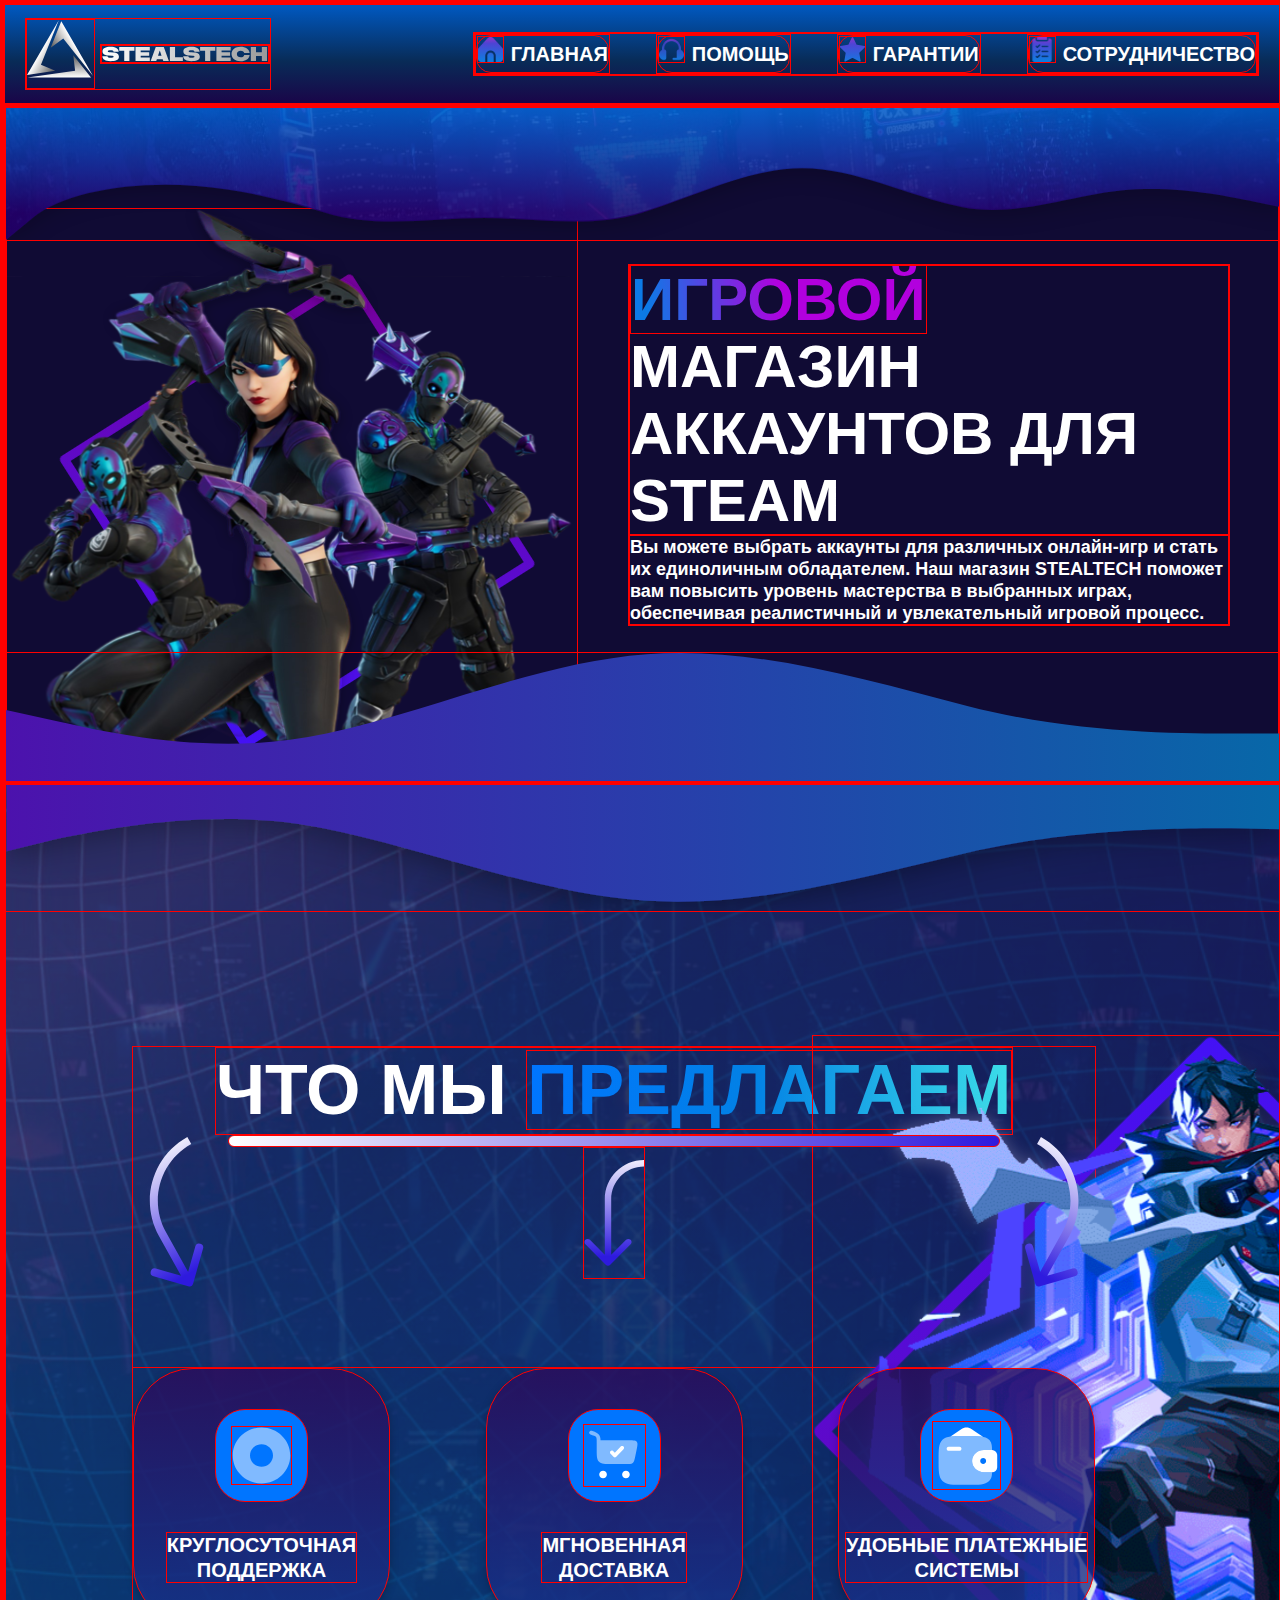
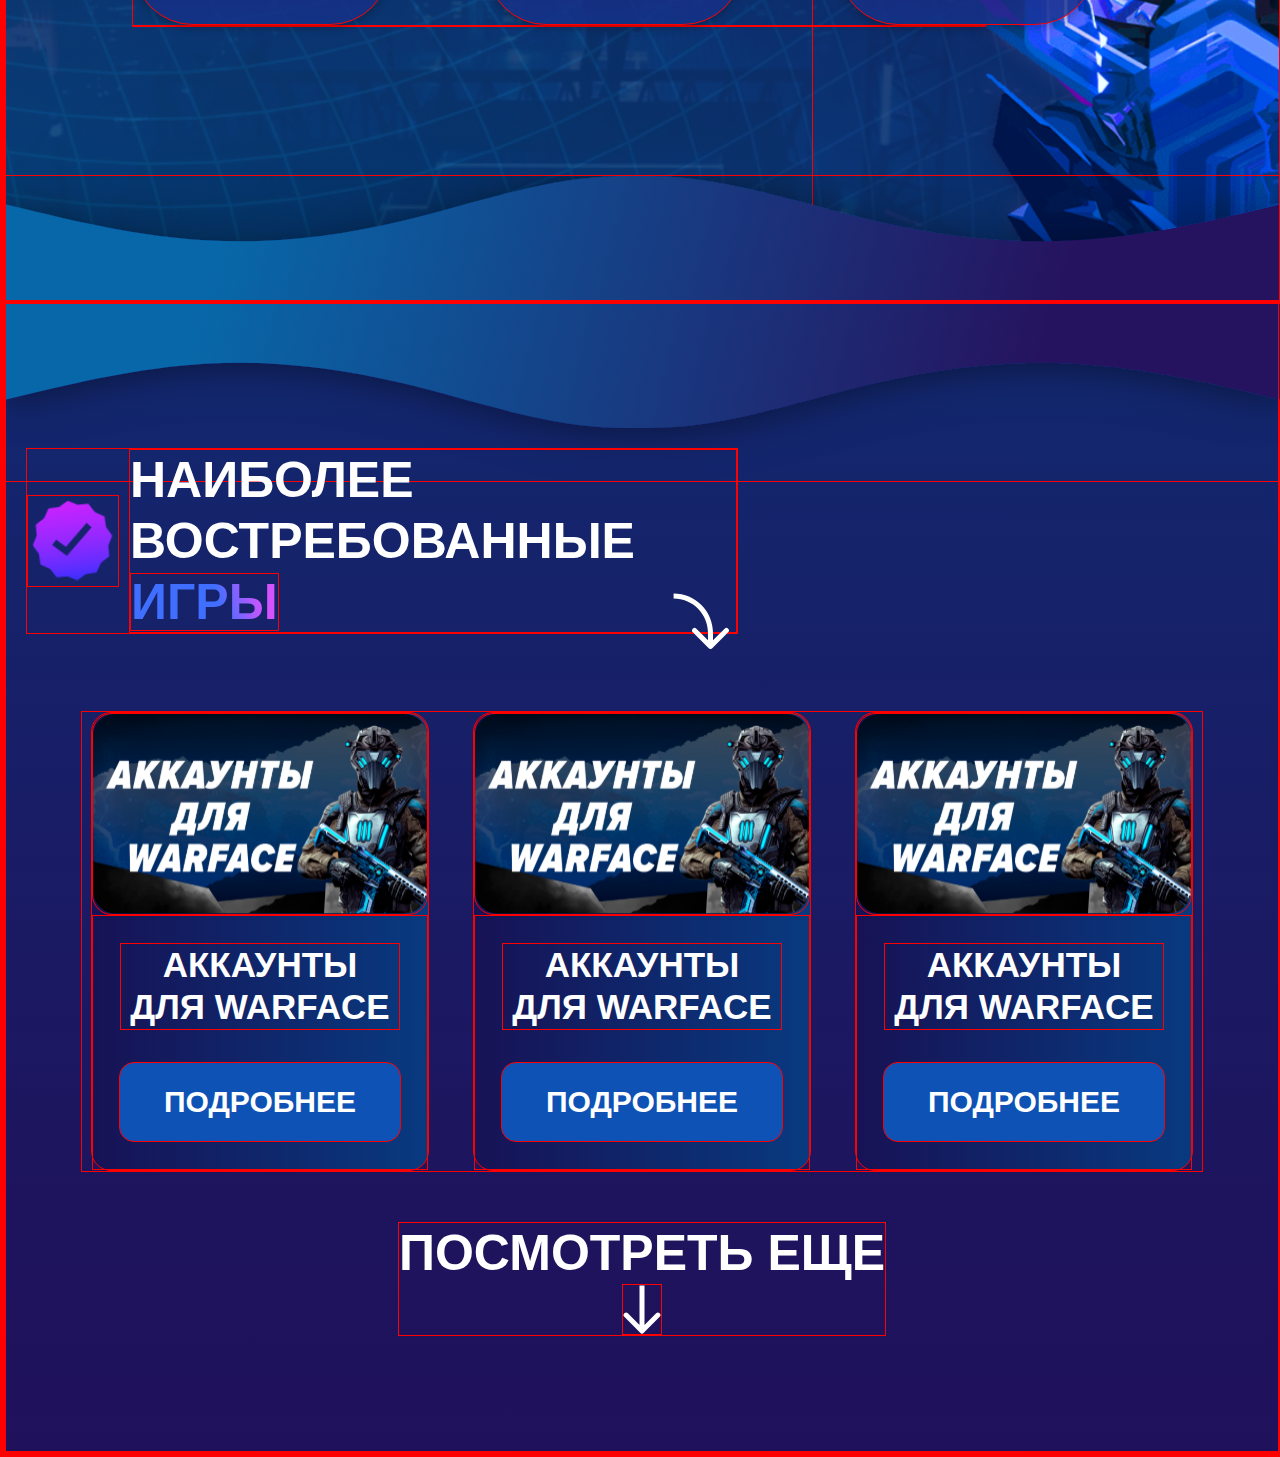
==== index.html @ cf35fb48 "1" ====
<!DOCTYPE html>
<html lang="en">
  <head>
    <meta charset="UTF-8" />
    <meta name="viewport" content="width=device-width, initial-scale=1.0" />
    <link
      rel="stylesheet"
      href="https://cdn.jsdelivr.net/npm/swiper@11/swiper-bundle.min.css"
    />
    <link rel="stylesheet" href="./css/main.css" />
    <title>Главная</title>
  </head>
  <body class="body">
    <div class="page">
      <header class="header">
        <div class="header__wrapper">
          <a class="header__logo" href="index.html">
            <img class="logo-main" src="./icons/logo.svg" alt="logo" />
            <div class="logo-item">
              <img src="./icons/stealstech.svg" alt="logo" />
            </div>
          </a>
          <nav>
            <ul class="header__links">
              <li>
                <a href="index.html">
                  <img src="./icons/link-1.svg" alt="icon" />
                  ГЛАВНАЯ
                </a>
              </li>
              <li>
                <a href="#">
                  <img src="./icons/link-2.svg" alt="icon" />
                  ПОМОЩЬ
                </a>
              </li>
              <li>
                <a href="guarantees.html">
                  <img src="./icons/link-3.svg" alt="icon" />
                  ГАРАНТИИ
                </a>
              </li>
              <li>
                <a href="cooperation.html">
                  <img src="./icons/link-4.svg" alt="icon" />
                  СОТРУДНИЧЕСТВО
                </a>
              </li>
            </ul>
            <ul class="header__social">
              <li>
                <a class="social-link" href="#" target="_blank">
                  <img src="./icons/social-1.svg" alt="icon" />
                </a>
              </li>
              <li>
                <a class="social-link" href="#" target="_blank">
                  <img src="./icons/social-2.svg" alt="icon" />
                </a>
              </li>
              <li>
                <a class="social-link" href="#" target="_blank">
                  <img src="./icons/social-3.svg" alt="icon" />
                </a>
              </li>
              <li>
                <a class="social-link" href="#" target="_blank">
                  <img src="./icons/social-4.svg" alt="icon" />
                </a>
              </li>
            </ul>
          </nav>
          <div class="header__burger">
            <span></span>
          </div>
        </div>
      </header>
      <div class="mobile-menu">
        <div class="mobile-menu__wrapper">
          <ul class="mobile-menu__links">
            <li>
              <a href="#">Сотрудничество</a>
            </li>
            <li>
              <a href="#">Гарантии</a>
            </li>
            <li>
              <a href="#">Помощь</a>
            </li>
          </ul>
          <div class="mobile-menu__sep"></div>
          <ul class="mobile-menu__social">
            <li>
              <a href="#" target="_blank">
                <img src="./icons/social-1.svg" alt="icon" />
              </a>
            </li>
            <li>
              <a href="#" target="_blank">
                <img src="./icons/social-2.svg" alt="icon" />
              </a>
            </li>
            <li>
              <a href="#" target="_blank">
                <img src="./icons/social-3.svg" alt="icon" />
              </a>
            </li>
            <li>
              <a href="#" target="_blank">
                <img src="./icons/social-4.svg" alt="icon" />
              </a>
            </li>
          </ul>
          <div class="mobile-menu__footer"></div>
        </div>
      </div>
      <main>
        <section class="promo">
          <img class="promo__top" src="./images/promo-top.svg" alt="icon" />
          <img
            class="promo__bottom"
            src="./images/promo-bottom.svg"
            alt="icon"
          />
          <div class="promo__wrapper">
            <img
              class="promo__main"
              src="./images/promo-main.svg"
              alt="image"
            />
            <div class="promo__text">
              <h1><span>ИГРОВОЙ</span> МАГАЗИН АККАУНТОВ ДЛЯ STEAM</h1>
              <p>
                Вы можете выбрать аккаунты для различных онлайн-игр и стать их
                единоличным обладателем. Наш магазин STEALTECH поможет вам
                повысить уровень мастерства в выбранных играх, обеспечивая
                реалистичный и увлекательный игровой процесс.
              </p>
            </div>
          </div>
        </section>
        <section class="offers">
          <img class="offers__top" src="./images/offers-top.svg" alt="icon" />
          <img
            class="offers__bottom"
            src="./images/offers-bottom.svg"
            alt="icon"
          />
          <div class="offers__wrapper">
            <img
              class="offers__main"
              src="./images/offers-main.svg"
              alt="image"
            />
            <div class="offers__inner">
              <h2>ЧТО МЫ <span>ПРЕДЛАГАЕМ</span></h2>
              <div class="offers__line"></div>
              <img
                class="offers__arrow"
                src="./icons/offers-c-arrow.svg"
                alt="icon"
              />
              <div class="offers__items">
                <div class="offers__item">
                  <span>
                    <img src="./icons/offers__item-1.svg" alt="icon" />
                  </span>
                  <p>
                    круглосуточная<br />
                    поддержка
                  </p>
                </div>
                <div class="offers__item">
                  <span>
                    <img src="./icons/offers__item-2.svg" alt="icon" />
                  </span>
                  <p>
                    Мгновенная<br />
                    доставка
                  </p>
                </div>
                <div class="offers__item">
                  <span>
                    <img src="./icons/offers__item-3.svg" alt="icon" />
                  </span>
                  <p>
                    удобные платежные<br />
                    системы
                  </p>
                </div>
              </div>
            </div>
          </div>
        </section>
        <section class="in-demand">
          <img
            class="in-demand__top"
            src="./images/in-demand-top.svg"
            alt="icon"
          />
          <div class="in-demand__wrapper">
            <div class="in-demand__title">
              <img
                class="in-demand__title-check"
                src="./icons/in-title.svg"
                alt="icon"
              />
              <h2>
                Наиболее<br />
                востребованные <span>игры</span>
              </h2>
            </div>
            <div class="in-demand__grid-pre">
              <div class="pre__item">
                <img
                  class="pre__image"
                  src="./images/in-demand-item.svg"
                  alt="image"
                />
                <div class="in-demand__text">
                  <h3>Аккаунты для warface</h3>
                  <a
                    class="in-demand__button pre__button"
                    href="account-warface.html"
                    >подробнее</a
                  >
                </div>
              </div>
              <div class="pre__item">
                <img
                  class="pre__image"
                  src="./images/in-demand-item.svg"
                  alt="image"
                />
                <div class="in-demand__text">
                  <h3>Аккаунты для warface</h3>
                  <a
                    class="in-demand__button pre__button"
                    href="account-warface.html"
                    >подробнее</a
                  >
                </div>
              </div>
              <div class="pre__item">
                <img
                  class="pre__image"
                  src="./images/in-demand-item.svg"
                  alt="image"
                />
                <div class="in-demand__text">
                  <h3>Аккаунты для warface</h3>
                  <a
                    class="in-demand__button pre__button"
                    href="account-warface.html"
                    >подробнее</a
                  >
                </div>
              </div>
            </div>
            <div class="in-demand__more">
              посмотреть еще
              <img src="./icons/more-arrow.svg" alt="icon" />
            </div>

            <div class="swiper in-demand__swiper">
              <div class="swiper-wrapper">
                <div class="swiper-slide">
                  <div class="in-demand__galery">
                    <div class="in-demand__item">
                      <img
                        class="in-demand__image"
                        src="./images/in-demand-item.svg"
                        alt="image"
                      />
                      <div class="in-demand__text">
                        <h3>Аккаунты для warface</h3>
                        <a class="in-demand__button" href="account-warface.html"
                          >подробнее</a
                        >
                      </div>
                    </div>
                    <div class="in-demand__item">
                      <img
                        class="in-demand__image"
                        src="./images/in-demand-item.svg"
                        alt="image"
                      />
                      <div class="in-demand__text">
                        <h3>Аккаунты для cs go</h3>
                        <a class="in-demand__button" href="account-cs.html"
                          >подробнее</a
                        >
                      </div>
                    </div>
                    <div class="in-demand__item">
                      <img
                        class="in-demand__image"
                        src="./images/in-demand-item.svg"
                        alt="image"
                      />
                      <div class="in-demand__text">
                        <h3>Аккаунты для pubg</h3>
                        <a class="in-demand__button" href="account-pubg.html"
                          >подробнее</a
                        >
                      </div>
                    </div>
                    <div class="in-demand__item">
                      <img
                        class="in-demand__image"
                        src="./images/in-demand-item.svg"
                        alt="image"
                      />
                      <div class="in-demand__text">
                        <h3>Аккаунты для warface</h3>
                        <a class="in-demand__button" href="#">подробнее</a>
                      </div>
                    </div>
                    <div class="in-demand__item">
                      <img
                        class="in-demand__image"
                        src="./images/in-demand-item.svg"
                        alt="image"
                      />
                      <div class="in-demand__text">
                        <h3>Аккаунты для warface</h3>
                        <a class="in-demand__button" href="#">подробнее</a>
                      </div>
                    </div>
                    <div class="in-demand__item">
                      <img
                        class="in-demand__image"
                        src="./images/in-demand-item.svg"
                        alt="image"
                      />
                      <div class="in-demand__text">
                        <h3>Аккаунты для warface</h3>
                        <a class="in-demand__button" href="#">подробнее</a>
                      </div>
                    </div>
                    <div class="in-demand__item">
                      <img
                        class="in-demand__image"
                        src="./images/in-demand-item.svg"
                        alt="image"
                      />
                      <div class="in-demand__text">
                        <h3>Аккаунты для warface</h3>
                        <a class="in-demand__button" href="#">подробнее</a>
                      </div>
                    </div>
                    <div class="in-demand__item">
                      <img
                        class="in-demand__image"
                        src="./images/in-demand-item.svg"
                        alt="image"
                      />
                      <div class="in-demand__text">
                        <h3>Аккаунты для warface</h3>
                        <a class="in-demand__button" href="#">подробнее</a>
                      </div>
                    </div>
                    <div class="in-demand__item">
                      <img
                        class="in-demand__image"
                        src="./images/in-demand-item.svg"
                        alt="image"
                      />
                      <div class="in-demand__text">
                        <h3>Аккаунты для warface</h3>
                        <a class="in-demand__button" href="#">подробнее</a>
                      </div>
                    </div>
                  </div>
                </div>

                <div class="swiper-slide">
                  <div class="in-demand__galery">
                    <div class="in-demand__item">
                      <img
                        class="in-demand__image"
                        src="./images/in-demand-item.svg"
                        alt="image"
                      />
                      <div class="in-demand__text">
                        <h3>Аккаунты для warface</h3>
                        <a class="in-demand__button" href="#">подробнее</a>
                      </div>
                    </div>
                    <div class="in-demand__item">
                      <img
                        class="in-demand__image"
                        src="./images/in-demand-item.svg"
                        alt="image"
                      />
                      <div class="in-demand__text">
                        <h3>Аккаунты для warface</h3>
                        <a class="in-demand__button" href="#">подробнее</a>
                      </div>
                    </div>
                    <div class="in-demand__item">
                      <img
                        class="in-demand__image"
                        src="./images/in-demand-item.svg"
                        alt="image"
                      />
                      <div class="in-demand__text">
                        <h3>Аккаунты для warface</h3>
                        <a class="in-demand__button" href="#">подробнее</a>
                      </div>
                    </div>
                    <div class="in-demand__item">
                      <img
                        class="in-demand__image"
                        src="./images/in-demand-item.svg"
                        alt="image"
                      />
                      <div class="in-demand__text">
                        <h3>Аккаунты для warface</h3>
                        <a class="in-demand__button" href="#">подробнее</a>
                      </div>
                    </div>
                    <div class="in-demand__item">
                      <img
                        class="in-demand__image"
                        src="./images/in-demand-item.svg"
                        alt="image"
                      />
                      <div class="in-demand__text">
                        <h3>Аккаунты для warface</h3>
                        <a class="in-demand__button" href="#">подробнее</a>
                      </div>
                    </div>
                    <div class="in-demand__item">
                      <img
                        class="in-demand__image"
                        src="./images/in-demand-item.svg"
                        alt="image"
                      />
                      <div class="in-demand__text">
                        <h3>Аккаунты для warface</h3>
                        <a class="in-demand__button" href="#">подробнее</a>
                      </div>
                    </div>
                    <div class="in-demand__item">
                      <img
                        class="in-demand__image"
                        src="./images/in-demand-item.svg"
                        alt="image"
                      />
                      <div class="in-demand__text">
                        <h3>Аккаунты для warface</h3>
                        <a class="in-demand__button" href="#">подробнее</a>
                      </div>
                    </div>
                    <div class="in-demand__item">
                      <img
                        class="in-demand__image"
                        src="./images/in-demand-item.svg"
                        alt="image"
                      />
                      <div class="in-demand__text">
                        <h3>Аккаунты для warface</h3>
                        <a class="in-demand__button" href="#">подробнее</a>
                      </div>
                    </div>
                    <div class="in-demand__item">
                      <img
                        class="in-demand__image"
                        src="./images/in-demand-item.svg"
                        alt="image"
                      />
                      <div class="in-demand__text">
                        <h3>Аккаунты для warface</h3>
                        <a class="in-demand__button" href="#">подробнее</a>
                      </div>
                    </div>
                  </div>
                </div>

                <div class="swiper-slide">
                  <div class="in-demand__galery">
                    <div class="in-demand__item">
                      <img
                        class="in-demand__image"
                        src="./images/in-demand-item.svg"
                        alt="image"
                      />
                      <div class="in-demand__text">
                        <h3>Аккаунты для warface</h3>
                        <a class="in-demand__button" href="#">подробнее</a>
                      </div>
                    </div>
                    <div class="in-demand__item">
                      <img
                        class="in-demand__image"
                        src="./images/in-demand-item.svg"
                        alt="image"
                      />
                      <div class="in-demand__text">
                        <h3>Аккаунты для warface</h3>
                        <a class="in-demand__button" href="#">подробнее</a>
                      </div>
                    </div>
                    <div class="in-demand__item">
                      <img
                        class="in-demand__image"
                        src="./images/in-demand-item.svg"
                        alt="image"
                      />
                      <div class="in-demand__text">
                        <h3>Аккаунты для warface</h3>
                        <a class="in-demand__button" href="#">подробнее</a>
                      </div>
                    </div>
                    <div class="in-demand__item">
                      <img
                        class="in-demand__image"
                        src="./images/in-demand-item.svg"
                        alt="image"
                      />
                      <div class="in-demand__text">
                        <h3>Аккаунты для warface</h3>
                        <a class="in-demand__button" href="#">подробнее</a>
                      </div>
                    </div>
                    <div class="in-demand__item">
                      <img
                        class="in-demand__image"
                        src="./images/in-demand-item.svg"
                        alt="image"
                      />
                      <div class="in-demand__text">
                        <h3>Аккаунты для warface</h3>
                        <a class="in-demand__button" href="#">подробнее</a>
                      </div>
                    </div>
                    <div class="in-demand__item">
                      <img
                        class="in-demand__image"
                        src="./images/in-demand-item.svg"
                        alt="image"
                      />
                      <div class="in-demand__text">
                        <h3>Аккаунты для warface</h3>
                        <a class="in-demand__button" href="#">подробнее</a>
                      </div>
                    </div>
                    <div class="in-demand__item">
                      <img
                        class="in-demand__image"
                        src="./images/in-demand-item.svg"
                        alt="image"
                      />
                      <div class="in-demand__text">
                        <h3>Аккаунты для warface</h3>
                        <a class="in-demand__button" href="#">подробнее</a>
                      </div>
                    </div>
                    <div class="in-demand__item">
                      <img
                        class="in-demand__image"
                        src="./images/in-demand-item.svg"
                        alt="image"
                      />
                      <div class="in-demand__text">
                        <h3>Аккаунты для warface</h3>
                        <a class="in-demand__button" href="#">подробнее</a>
                      </div>
                    </div>
                    <div class="in-demand__item">
                      <img
                        class="in-demand__image"
                        src="./images/in-demand-item.svg"
                        alt="image"
                      />
                      <div class="in-demand__text">
                        <h3>Аккаунты для warface</h3>
                        <a class="in-demand__button" href="#">подробнее</a>
                      </div>
                    </div>
                  </div>
                </div>
              </div>
              <div class="swiper-button-prev"></div>
              <div class="swiper-button-next"></div>
            </div>
            <div class="in-demand__back">назад</div>
            <!-- <div class="in-demand__purchase">
              <div class="in-demand__purchase-text">
                <div class="in-demand__purchase-title">
                  <img src="./icons/purchase-icon.svg" alt="icon" />
                  <h2>Покупка <span>Steam</span> аккаунтов</h2>
                </div>
                <h3>
                  Для приобретения<br />
                  учетной записи игры
                </h3>
                <div class="in-demand__purchase-items">
                  <div class="in-demand__purchase-item">
                    <span>1</span>
                    <p>
                      ВЫБИРАЯ АККАУНТ НА&nbsp;ЛЮБУЮ ИГРУ В&nbsp;НАШЕМ МАГАЗИНЕ,
                      вы&nbsp;получаете гарантию качества и<br />
                      безопасность сделок.
                    </p>
                  </div>

                  <div class="in-demand__purchase-item">
                    <span>2</span>
                    <p>
                      необходимо выбрать желаемый тип и&nbsp;произвести оплату
                      посредством доступных способов.
                    </p>
                  </div>

                  <div class="in-demand__purchase-item">
                    <span>3</span>
                    <p>
                      После подтверждения оплаты данные для доступа
                      к&nbsp;учетной записи будут направлены на&nbsp;указанный
                      вами адрес электронной почты.
                    </p>
                  </div>
                </div>
              </div>
              <div class="in-demand__purchase-video">
                <div class="video-wrapper">
                  <div class="video-inner">
                    <video controls>
                      <source src="flower.webm" type="video/webm" />
                      <source
                        src="./video/Bakhtin - Растаман..mp4"
                        type="video/mp4"
                      />
                      Ваш браузер не поддерживает встроенные видео :(
                    </video>
                  </div>
                  <div class="video-title">КАК КУПИТЬ АККАУНТ?</div>
                </div>
              </div>
            </div> -->
          </div>

          <!-- <div class="footer">
            <div class="footer__wrapper">
              <div class="footer__inner">
                <img
                  class="footer__logo"
                  src="./images/footer-logo.svg"
                  alt="icon"
                />
                <ul class="footer__links">
                  <li>
                    <h4>Дополнительно</h4>
                  </li>
                  <li>
                    <a href="#" target="_blank">
                      <img src="./icons/footer-links-1.svg" alt="icon" />
                      Наша организация
                    </a>
                  </li>
                  <li>
                    <a href="#" target="_blank">
                      <img src="./icons/footer-links-2.svg" alt="icon" />
                      Мы ВКонтакте
                    </a>
                  </li>
                  <li>
                    <a href="#" target="_blank">
                      <img src="./icons/footer-links-3.svg" alt="icon" />
                      Новости проекта
                    </a>
                  </li>
                  <li>
                    <a href="#" target="_blank">
                      <img src="./icons/footer-links-4.svg" alt="icon" />
                      Канал в Telegram
                    </a>
                  </li>
                  <li>
                    <a href="#" target="_blank">
                      <img src="./icons/footer-links-5.svg" alt="icon" />
                      Получить помощь
                    </a>
                  </li>
                </ul>
                <div class="footer__items">
                  <ul class="footer__links">
                    <li>
                      <h4>Информация</h4>
                    </li>
                    <li class="footer__links-items">
                      <a href="#" target="_blank">Разработчики</a>
                      <a href="#" target="_blank">Реферальная программа</a>
                      <a href="#" target="_blank">Ответы на вопросы</a>
                      <a href="#" target="_blank">События</a>
                      <a href="#" target="_blank">Блог</a>
                      <a href="#" target="_blank"
                        >Пользовательское соглашение</a
                      >
                      <a href="#" target="_blank"
                        >Политика конфиденциальности</a
                      >
                    </li>
                  </ul>
                  <div class="footer__items-bottom">
                    <ul class="footer__links">
                      <li>
                        <h4>Контакты</h4>
                      </li>
                      <li class="footer__links-items connect-items">
                        <a href="mailto:electromail@mail.ru"
                          >electromail@mail.ru /</a
                        >
                        <a href="tel:88005553535">8 (800) 555-35-35</a>
                      </li>
                    </ul>
                    <ul class="footer__links">
                      <li>
                        <h4>принимаем способы оплаты</h4>
                      </li>
                      <li class="footer__links-items babk-links">
                        <a href="#" target="_blank"
                          ><img src="./icons/footer-bank-1.svg" alt="icon"
                        /></a>
                        <a href="#" target="_blank"
                          ><img src="./icons/footer-bank-2.svg" alt="icon"
                        /></a>
                        <a href="#" target="_blank"
                          ><img src="./icons/footer-bank-3.svg" alt="icon"
                        /></a>
                        <a href="#" target="_blank"
                          ><img src="./icons/footer-bank-4.svg" alt="icon"
                        /></a>
                        <a href="#" target="_blank"
                          ><img src="./icons/footer-bank-5.svg" alt="icon"
                        /></a>
                        <a href="#" target="_blank"
                          ><img src="./icons/footer-bank-6.svg" alt="icon"
                        /></a>
                        <a href="#" target="_blank"
                          ><img src="./icons/footer-bank-7.svg" alt="icon"
                        /></a>
                        <a href="#" target="_blank"
                          ><img src="./icons/footer-bank-8.svg" alt="icon"
                        /></a>
                      </li>
                    </ul>
                  </div>
                </div>
              </div>
              <div class="footer__copyright">
                © 2024 STEALTECH.RU - Запрещено копировать и распространять
                данный материал.
              </div>
            </div>
          </div> -->
        </section>
      </main>
    </div>
    <script src="https://cdn.jsdelivr.net/npm/swiper@11/swiper-bundle.min.js"></script>
    <script src="./js/swiper.js"></script>
    <script src="./js/index.js"></script>
  </body>
</html>
---- css/main.css ----
@import url(../css/index.css);
@import url(../css/cooperation.css);
@import url(../css/guarantees.css);
@import url(../css/account.css);
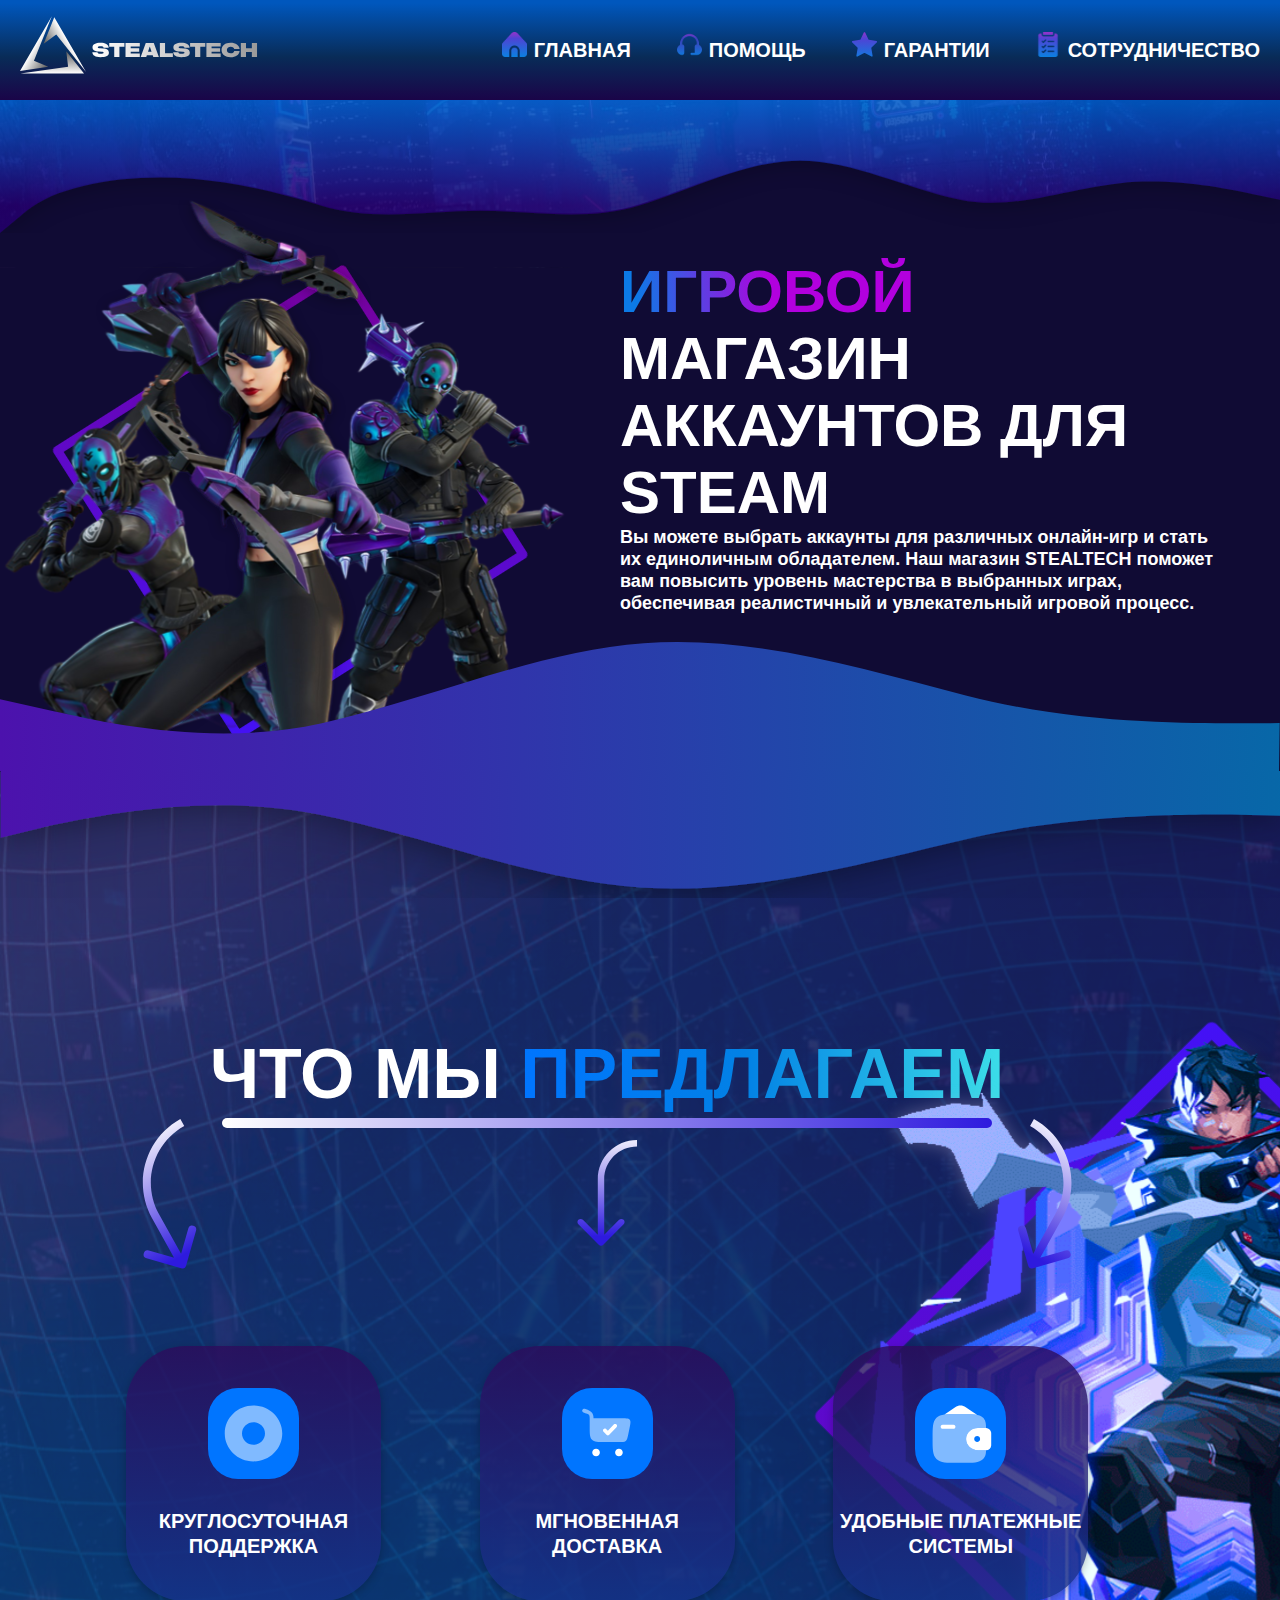
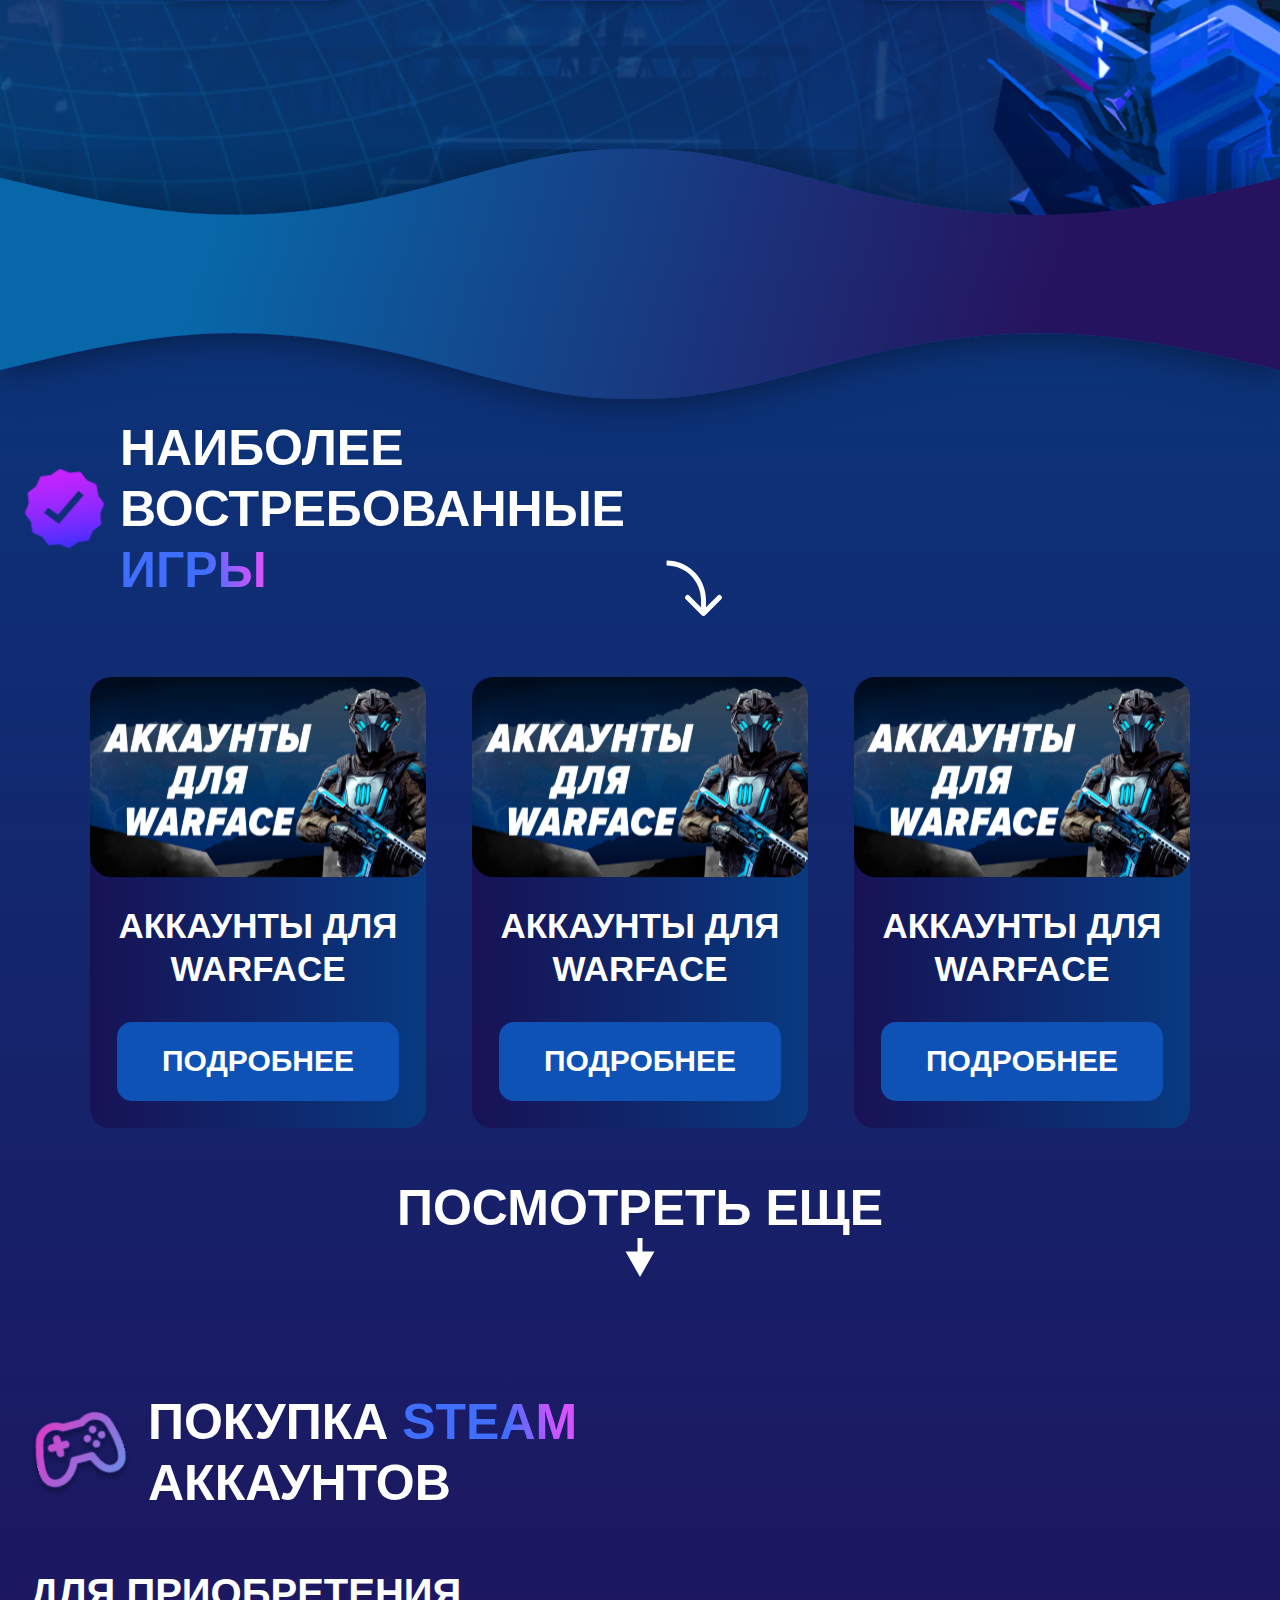
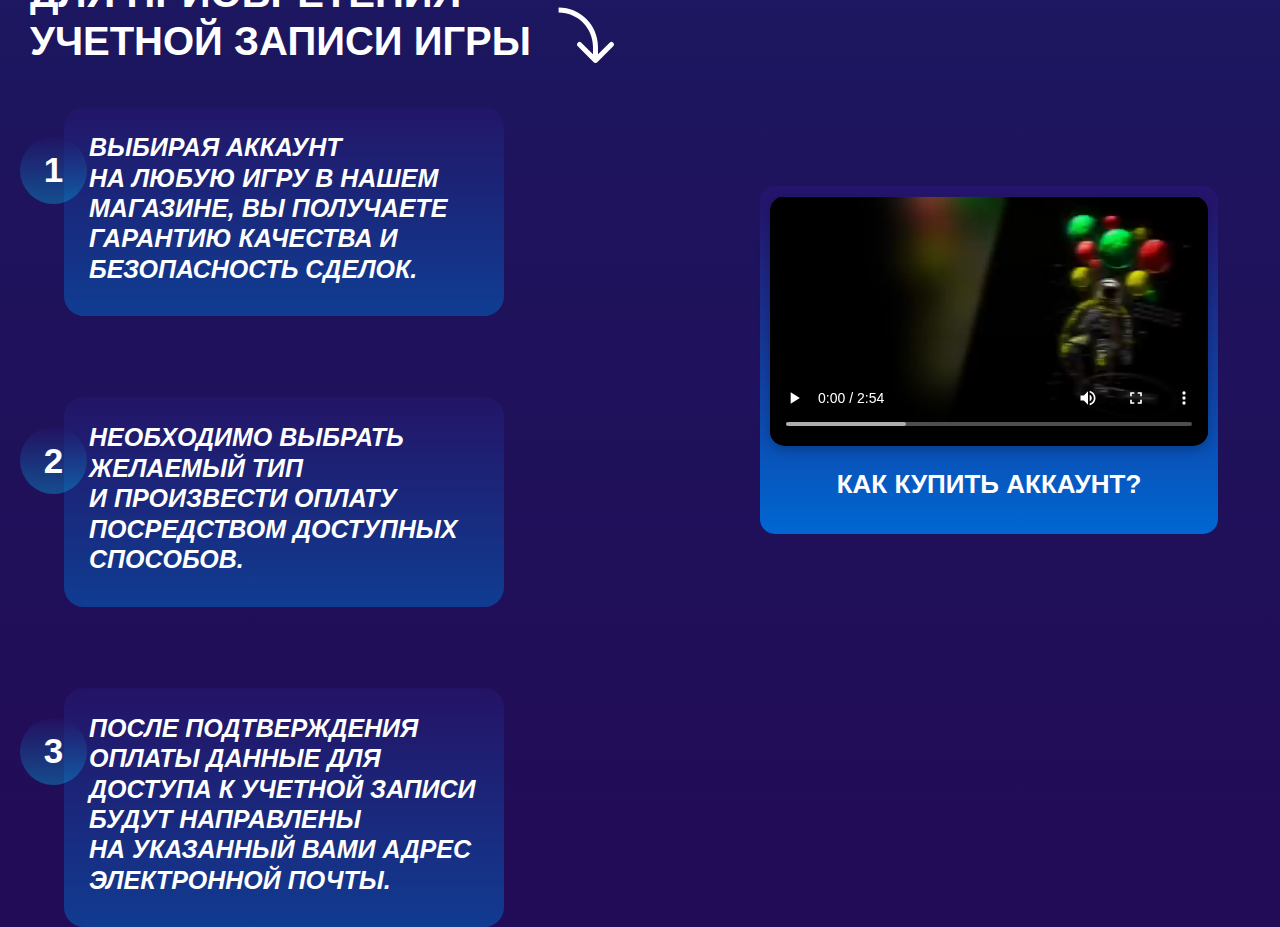
==== commit 71357bb2: "1" ====
--- a/index.html
+++ b/index.html
@@ -586,7 +586,7 @@
               <div class="swiper-button-next"></div>
             </div>
             <div class="in-demand__back">назад</div>
-            <!-- <div class="in-demand__purchase">
+            <div class="in-demand__purchase">
               <div class="in-demand__purchase-text">
                 <div class="in-demand__purchase-title">
                   <img src="./icons/purchase-icon.svg" alt="icon" />
@@ -639,7 +639,7 @@
                   <div class="video-title">КАК КУПИТЬ АККАУНТ?</div>
                 </div>
               </div>
-            </div> -->
+            </div>
           </div>
 
           <!-- <div class="footer">
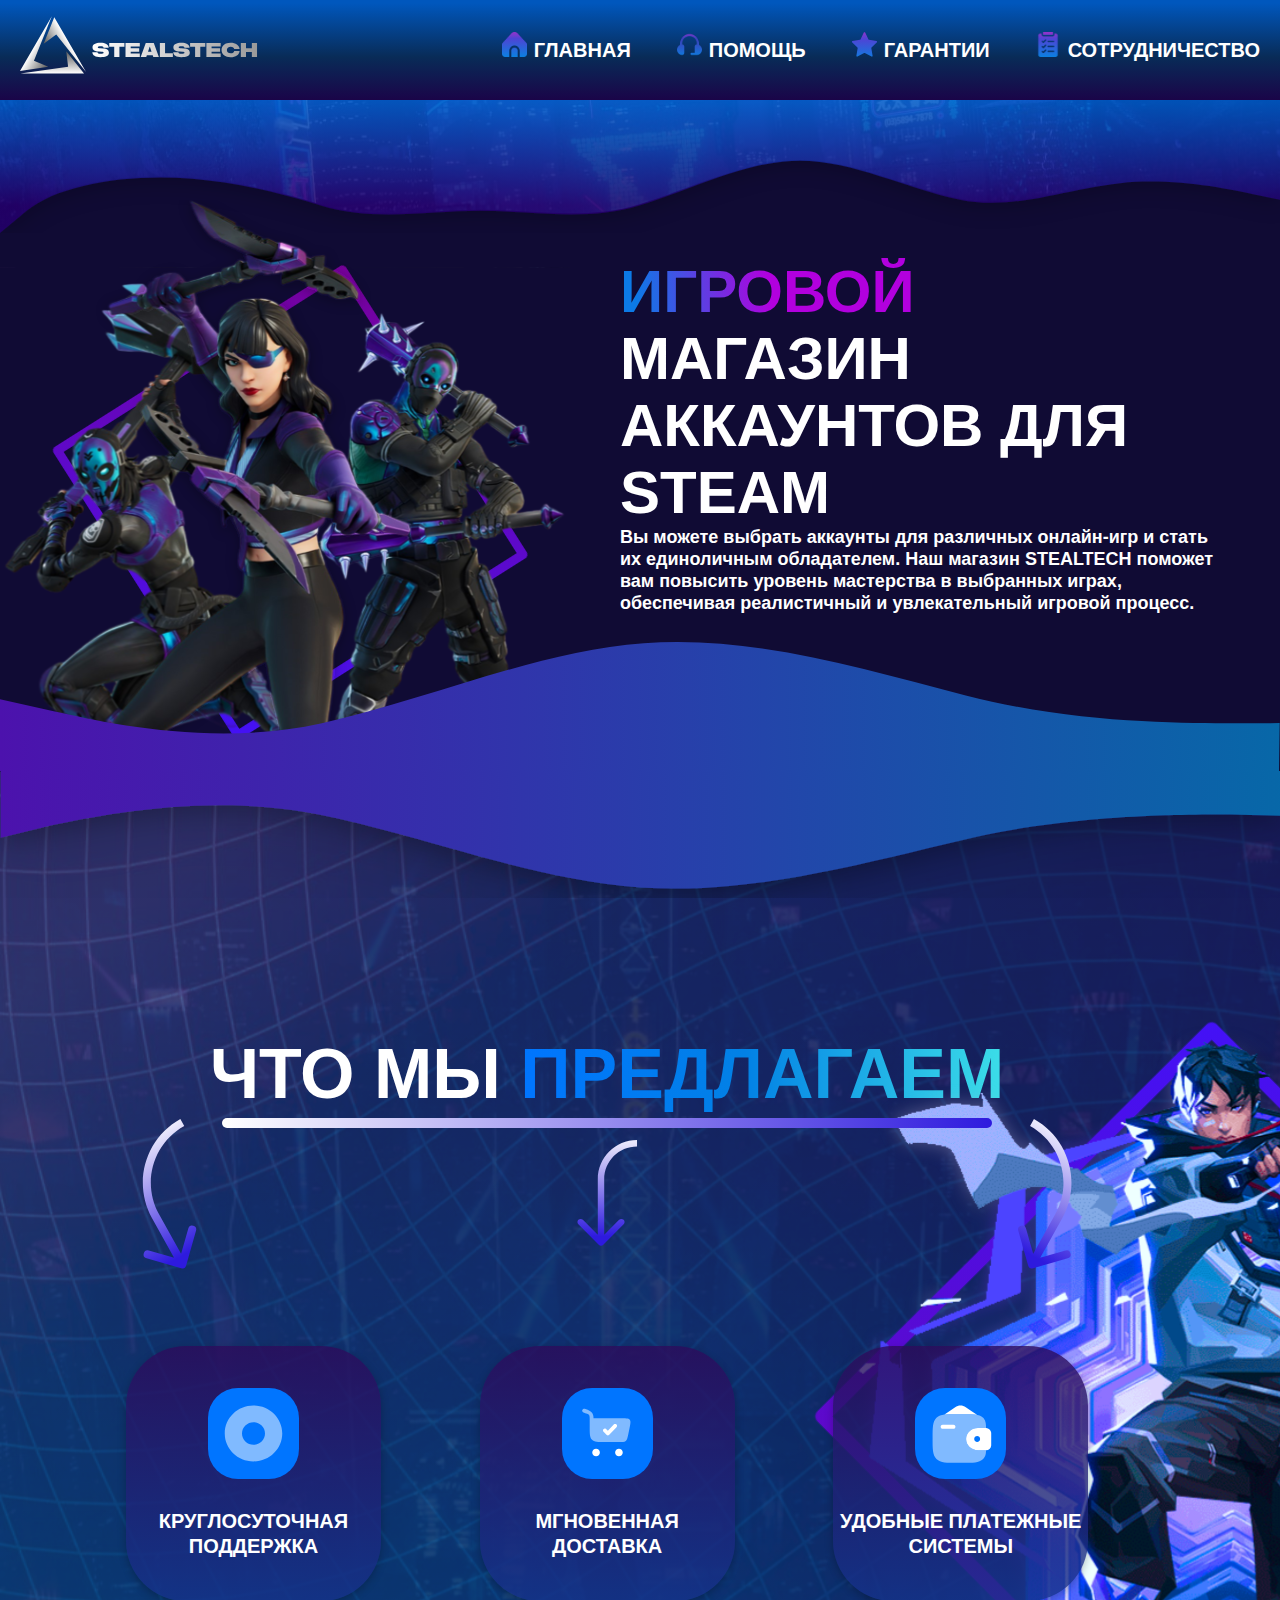
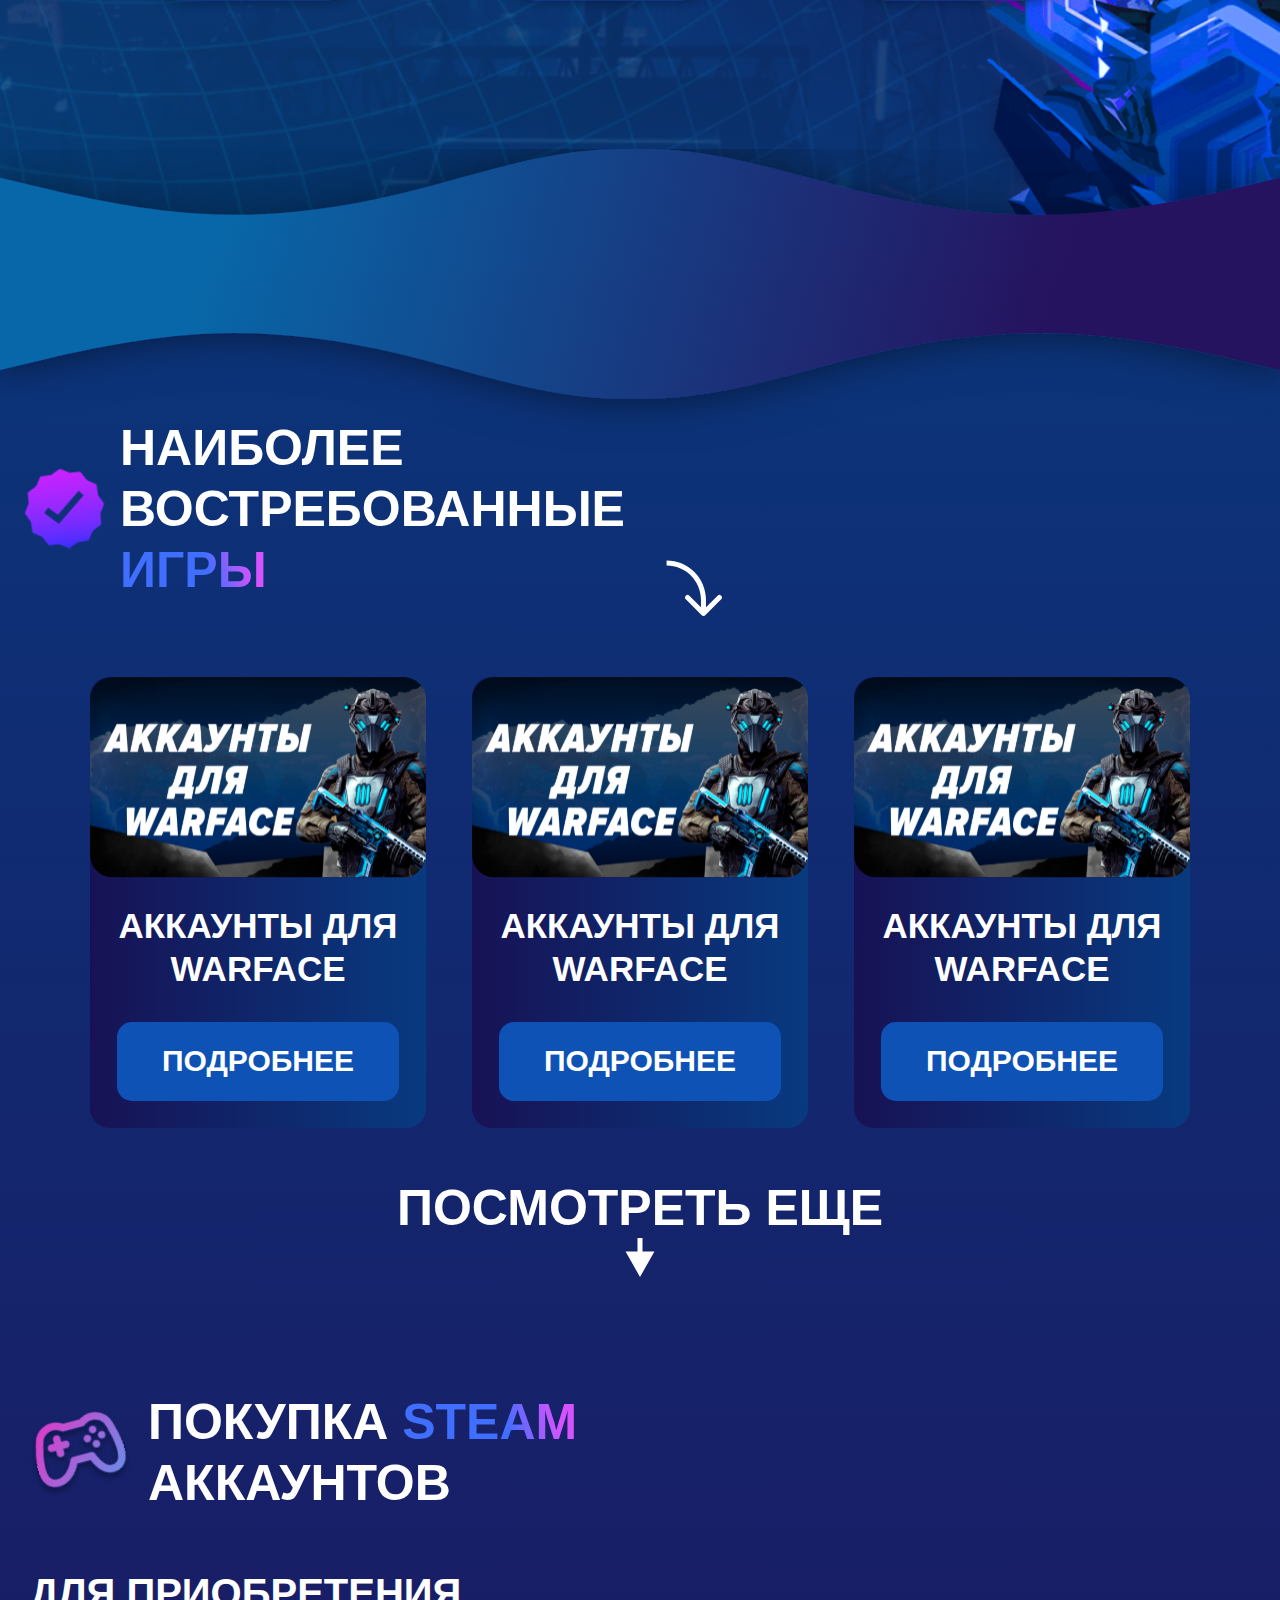
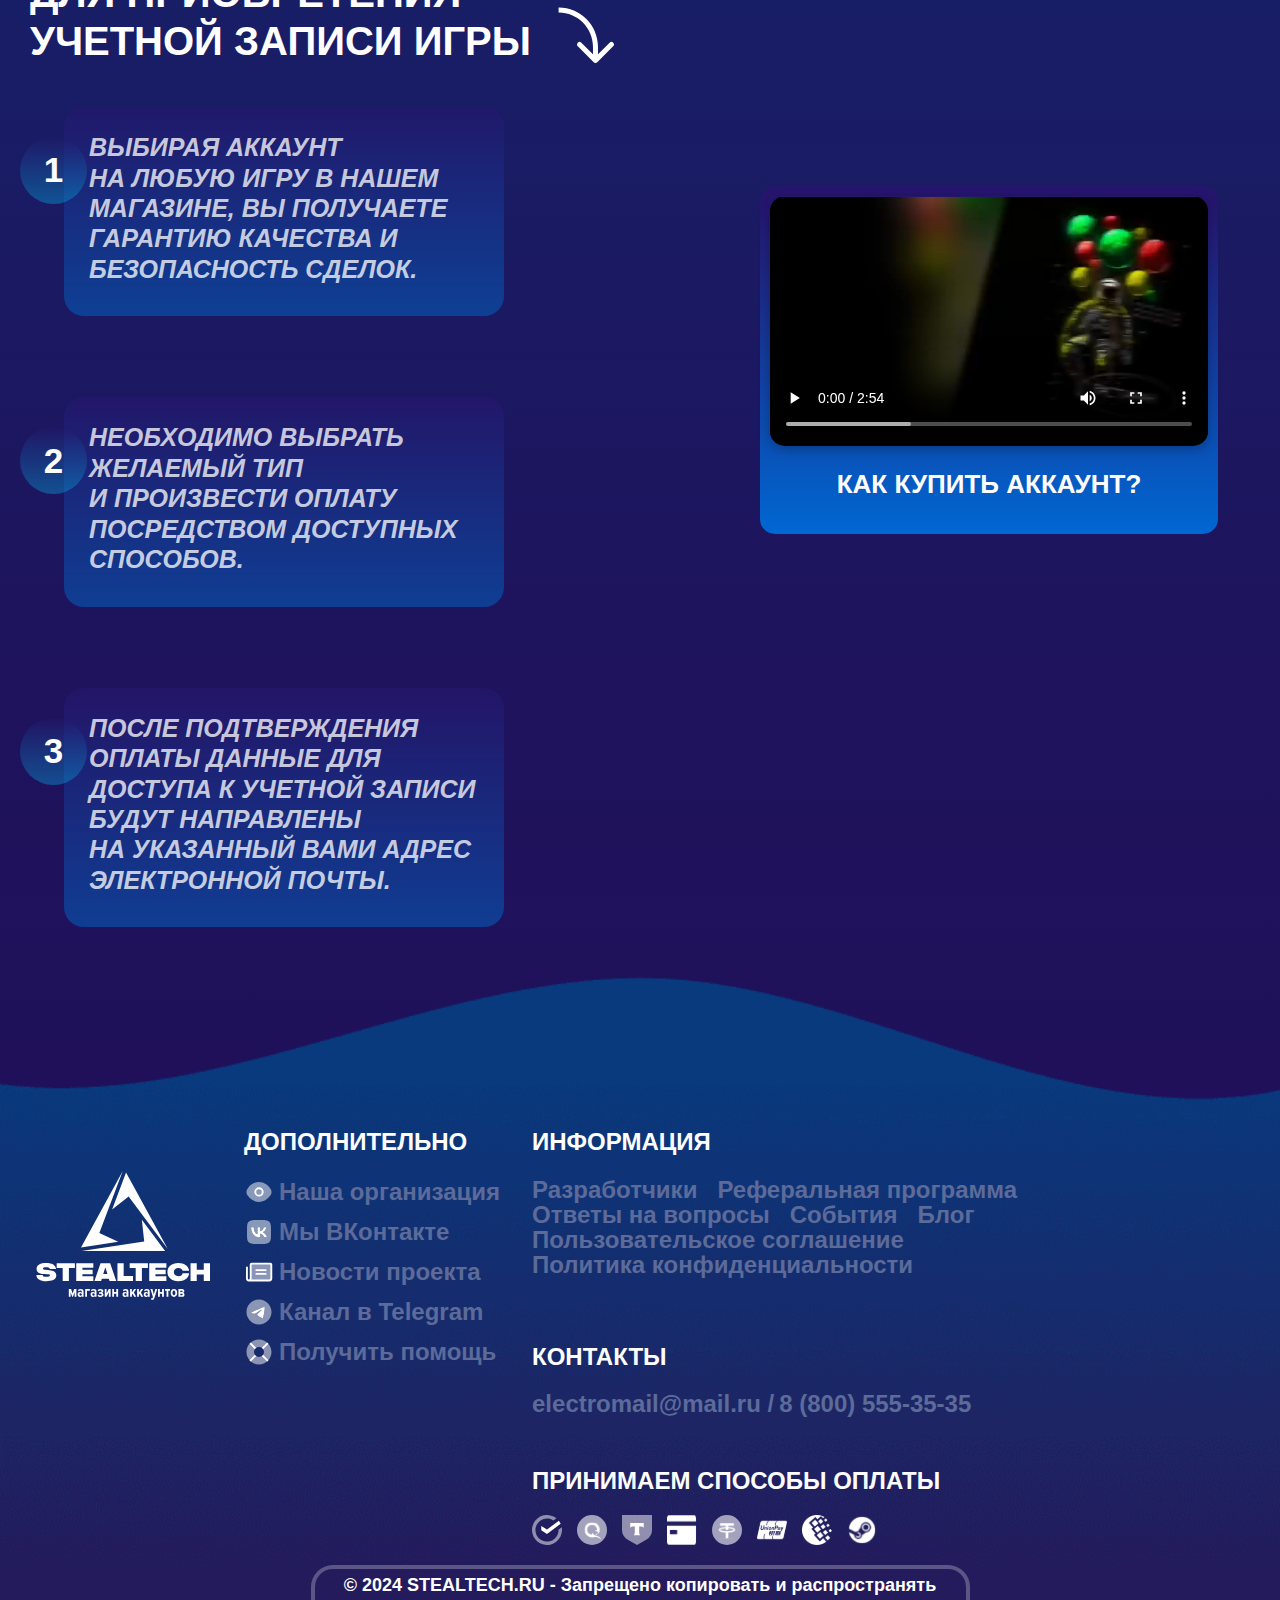
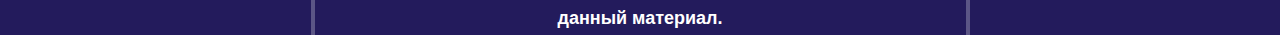
==== commit c0355224: "1" ====
--- a/index.html
+++ b/index.html
@@ -642,7 +642,7 @@
             </div>
           </div>
 
-          <!-- <div class="footer">
+          <div class="footer">
             <div class="footer__wrapper">
               <div class="footer__inner">
                 <img
@@ -650,6 +650,10 @@
                   src="./images/footer-logo.svg"
                   alt="icon"
                 />
+                <div class="footer__logo-mob">
+                  <img src="./images/footer-logo-mob.svg" alt="icon" />
+                  магазин аккаунтов
+                </div>
                 <ul class="footer__links">
                   <li>
                     <h4>Дополнительно</h4>
@@ -755,7 +759,7 @@
                 данный материал.
               </div>
             </div>
-          </div> -->
+          </div>
         </section>
       </main>
     </div>
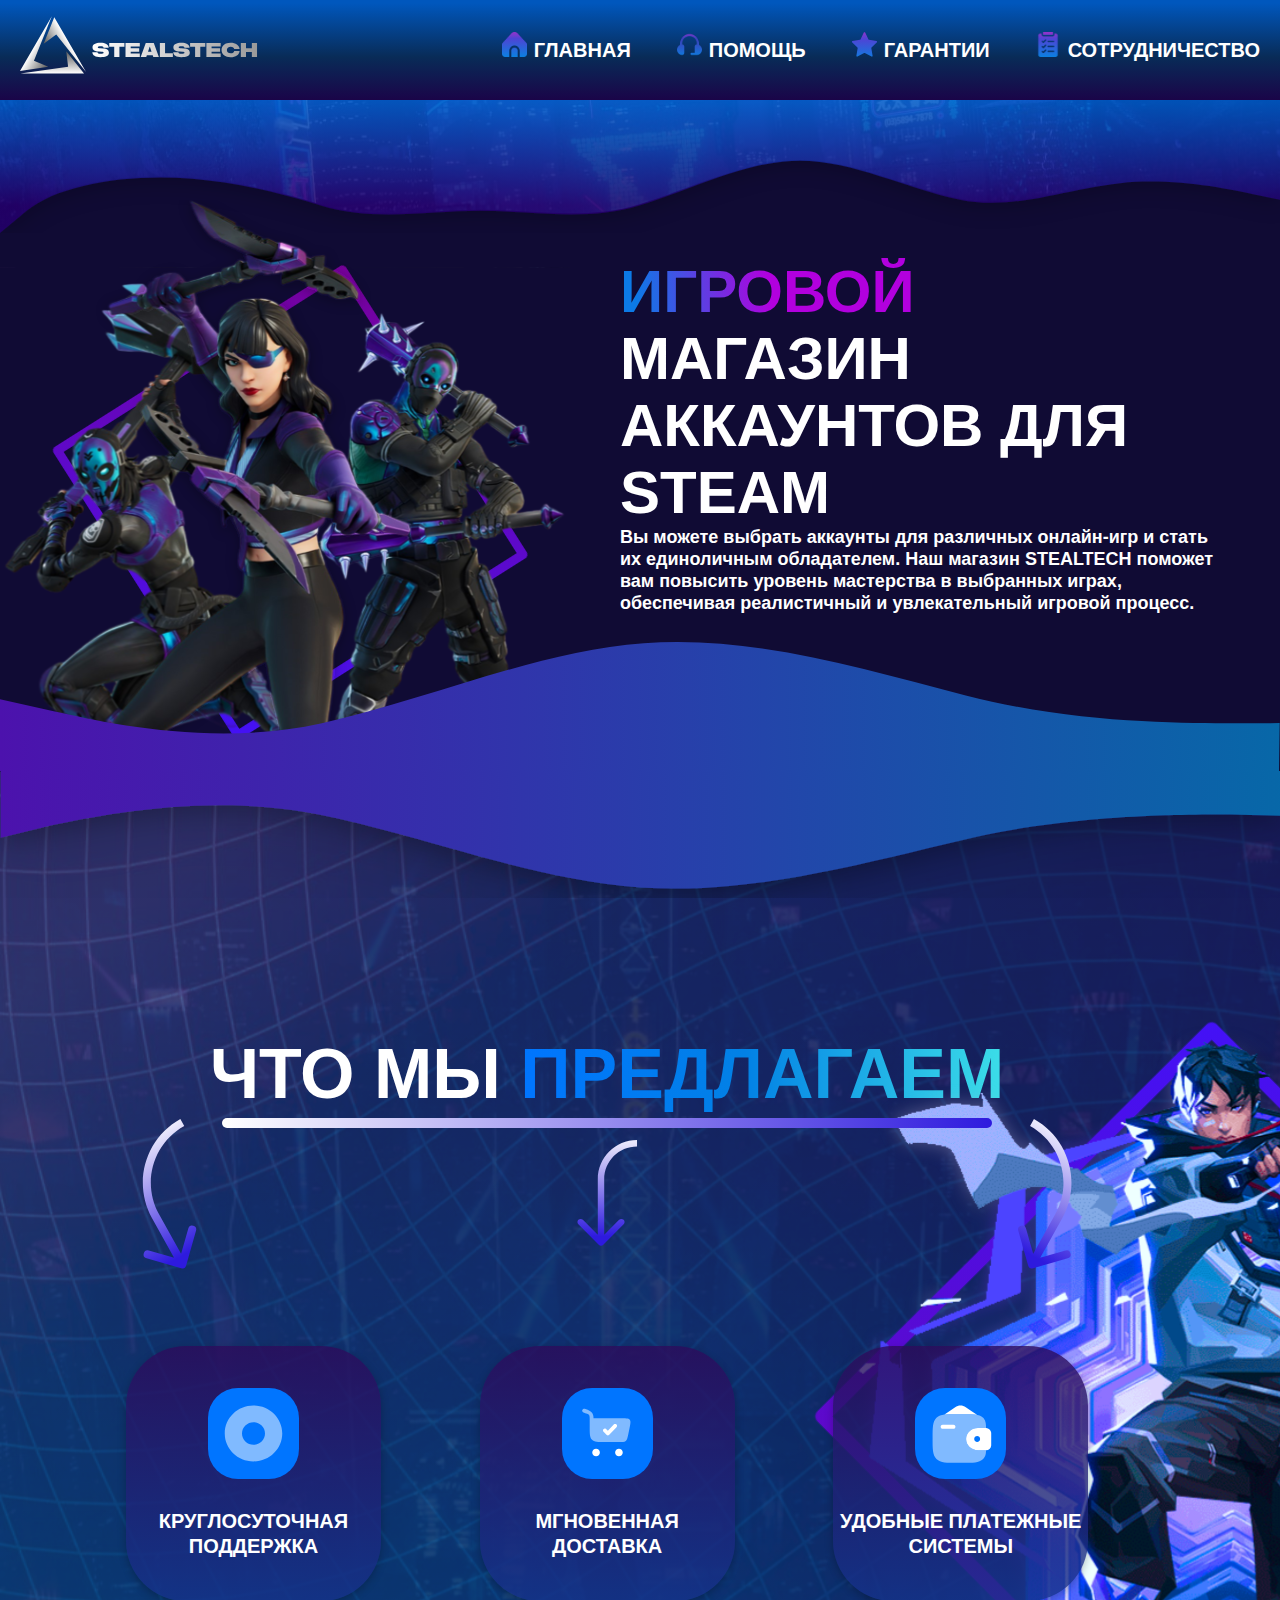
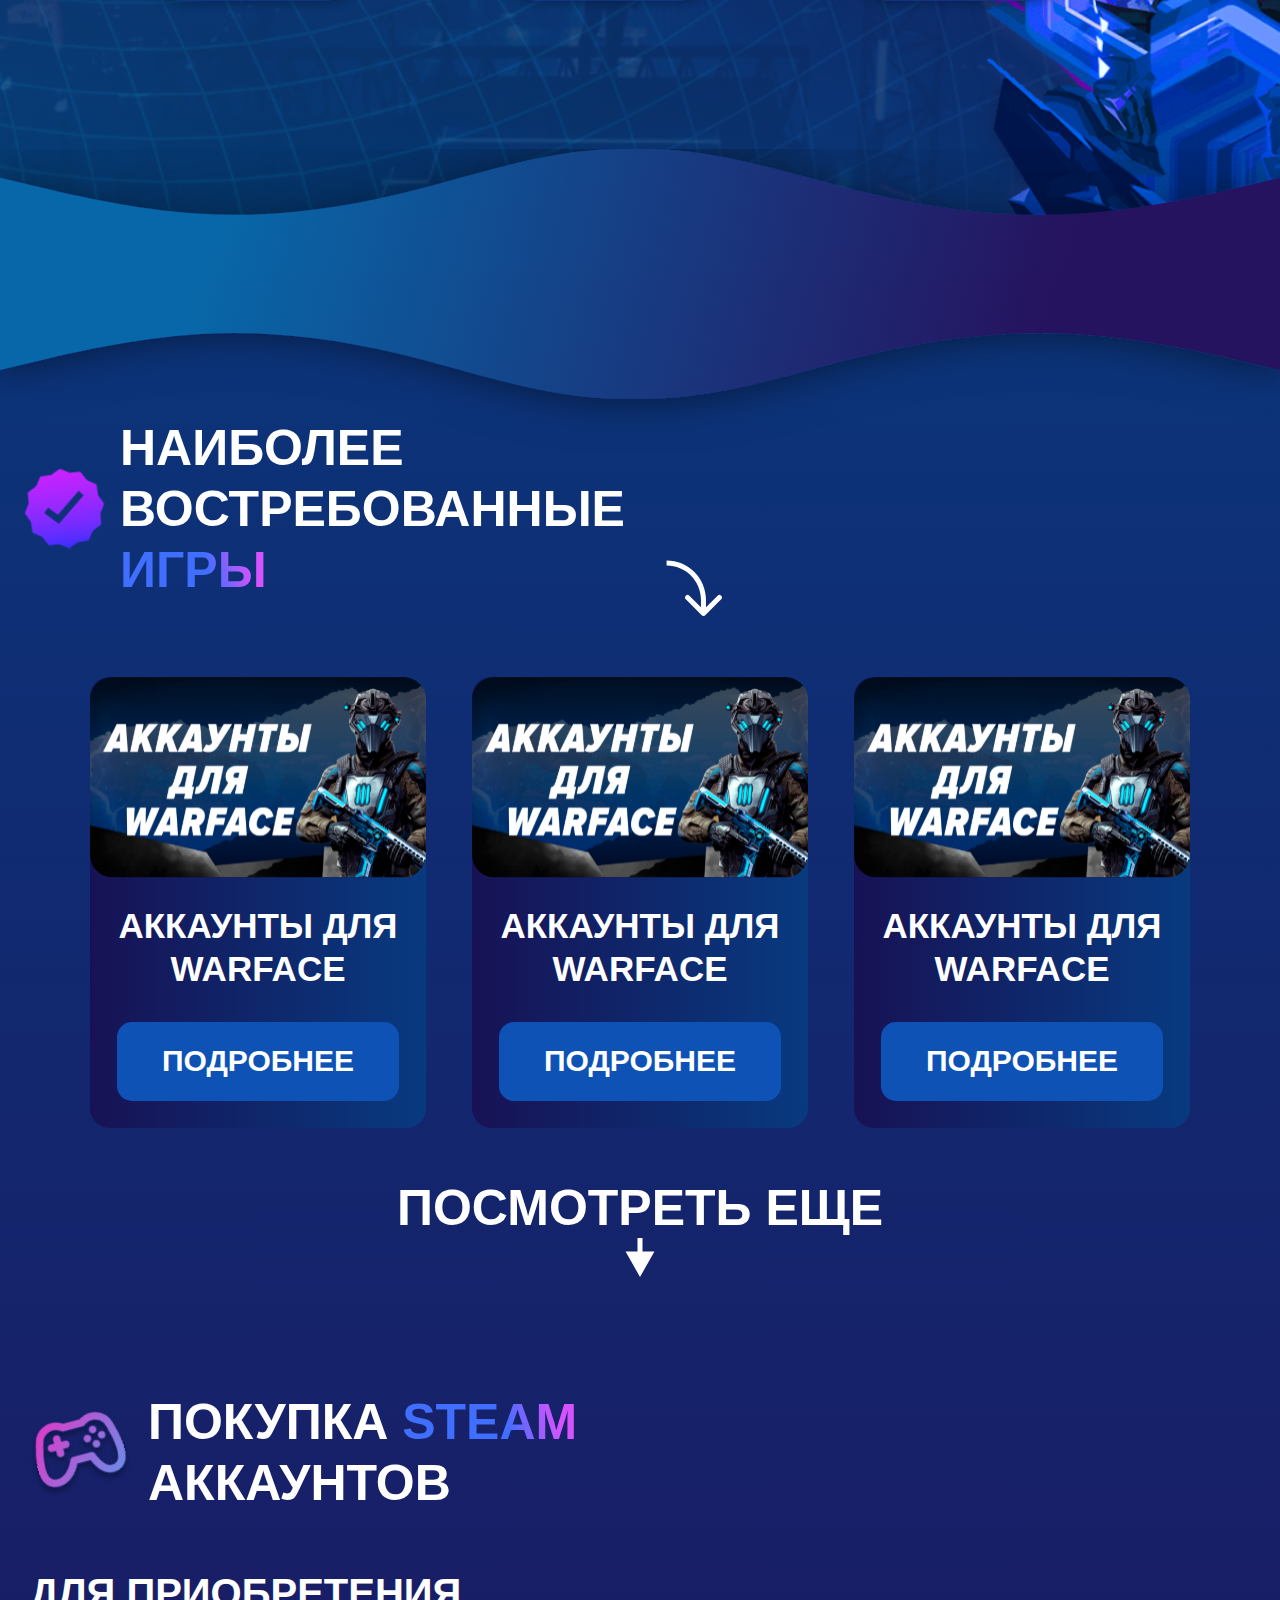
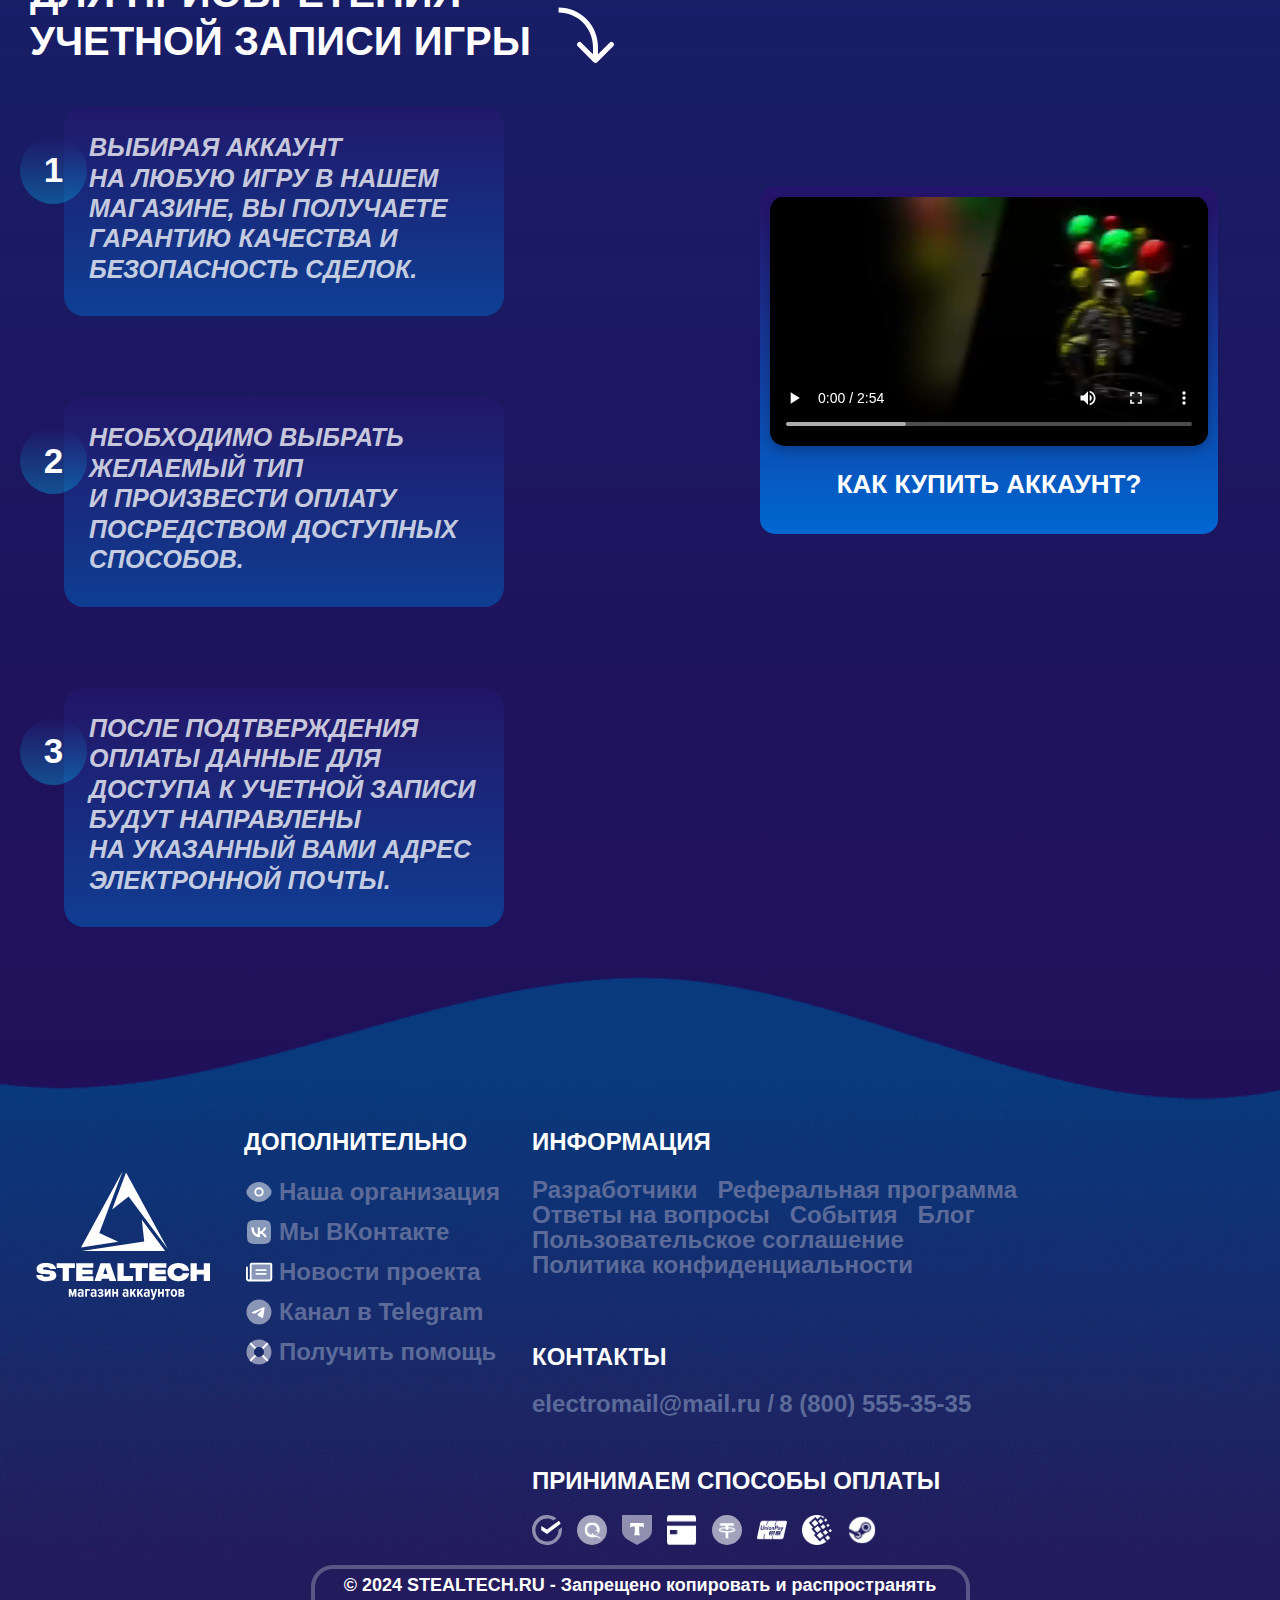
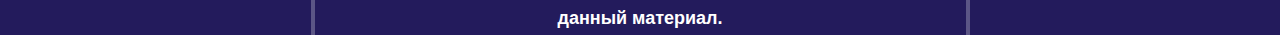
==== commit af3e7eb4: "1" ====
--- a/index.html
+++ b/index.html
@@ -690,7 +690,7 @@
                   </li>
                 </ul>
                 <div class="footer__items">
-                  <ul class="footer__links">
+                  <ul class="footer__links footer__links-mob">
                     <li>
                       <h4>Информация</h4>
                     </li>
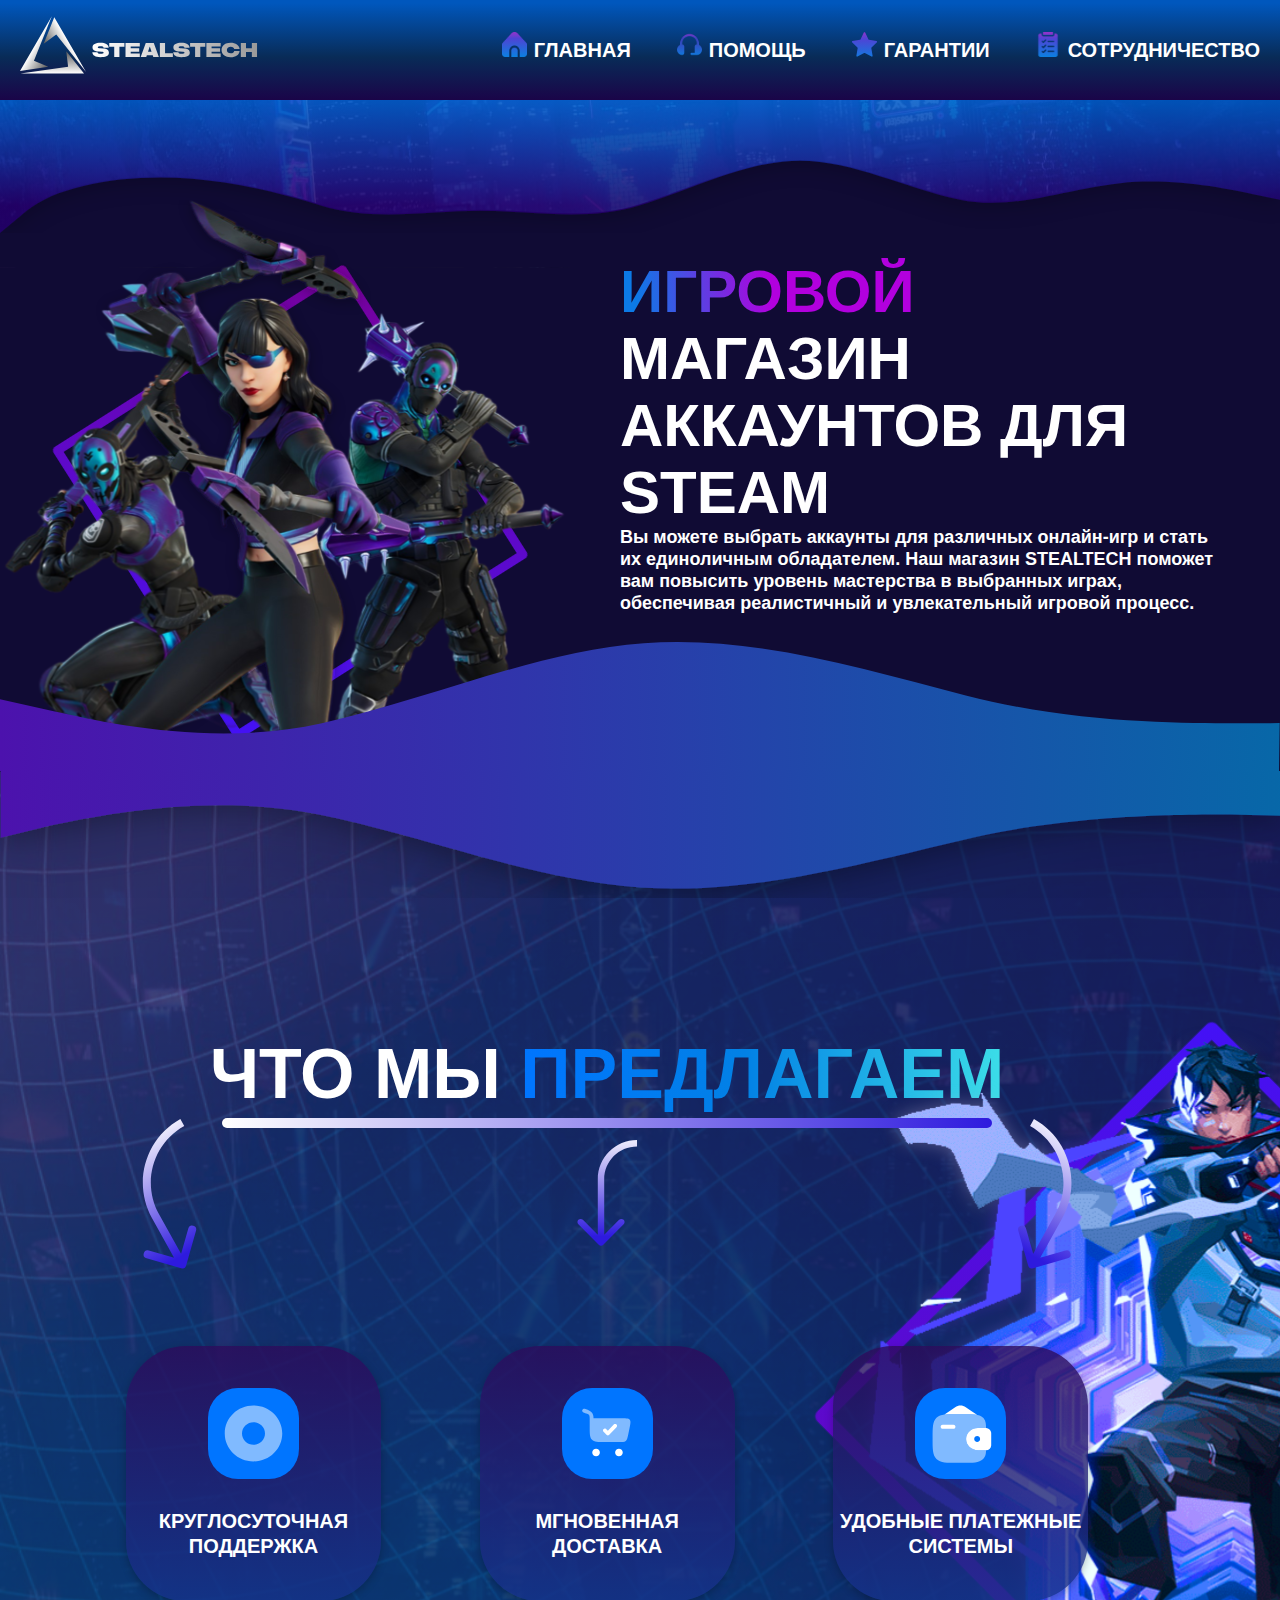
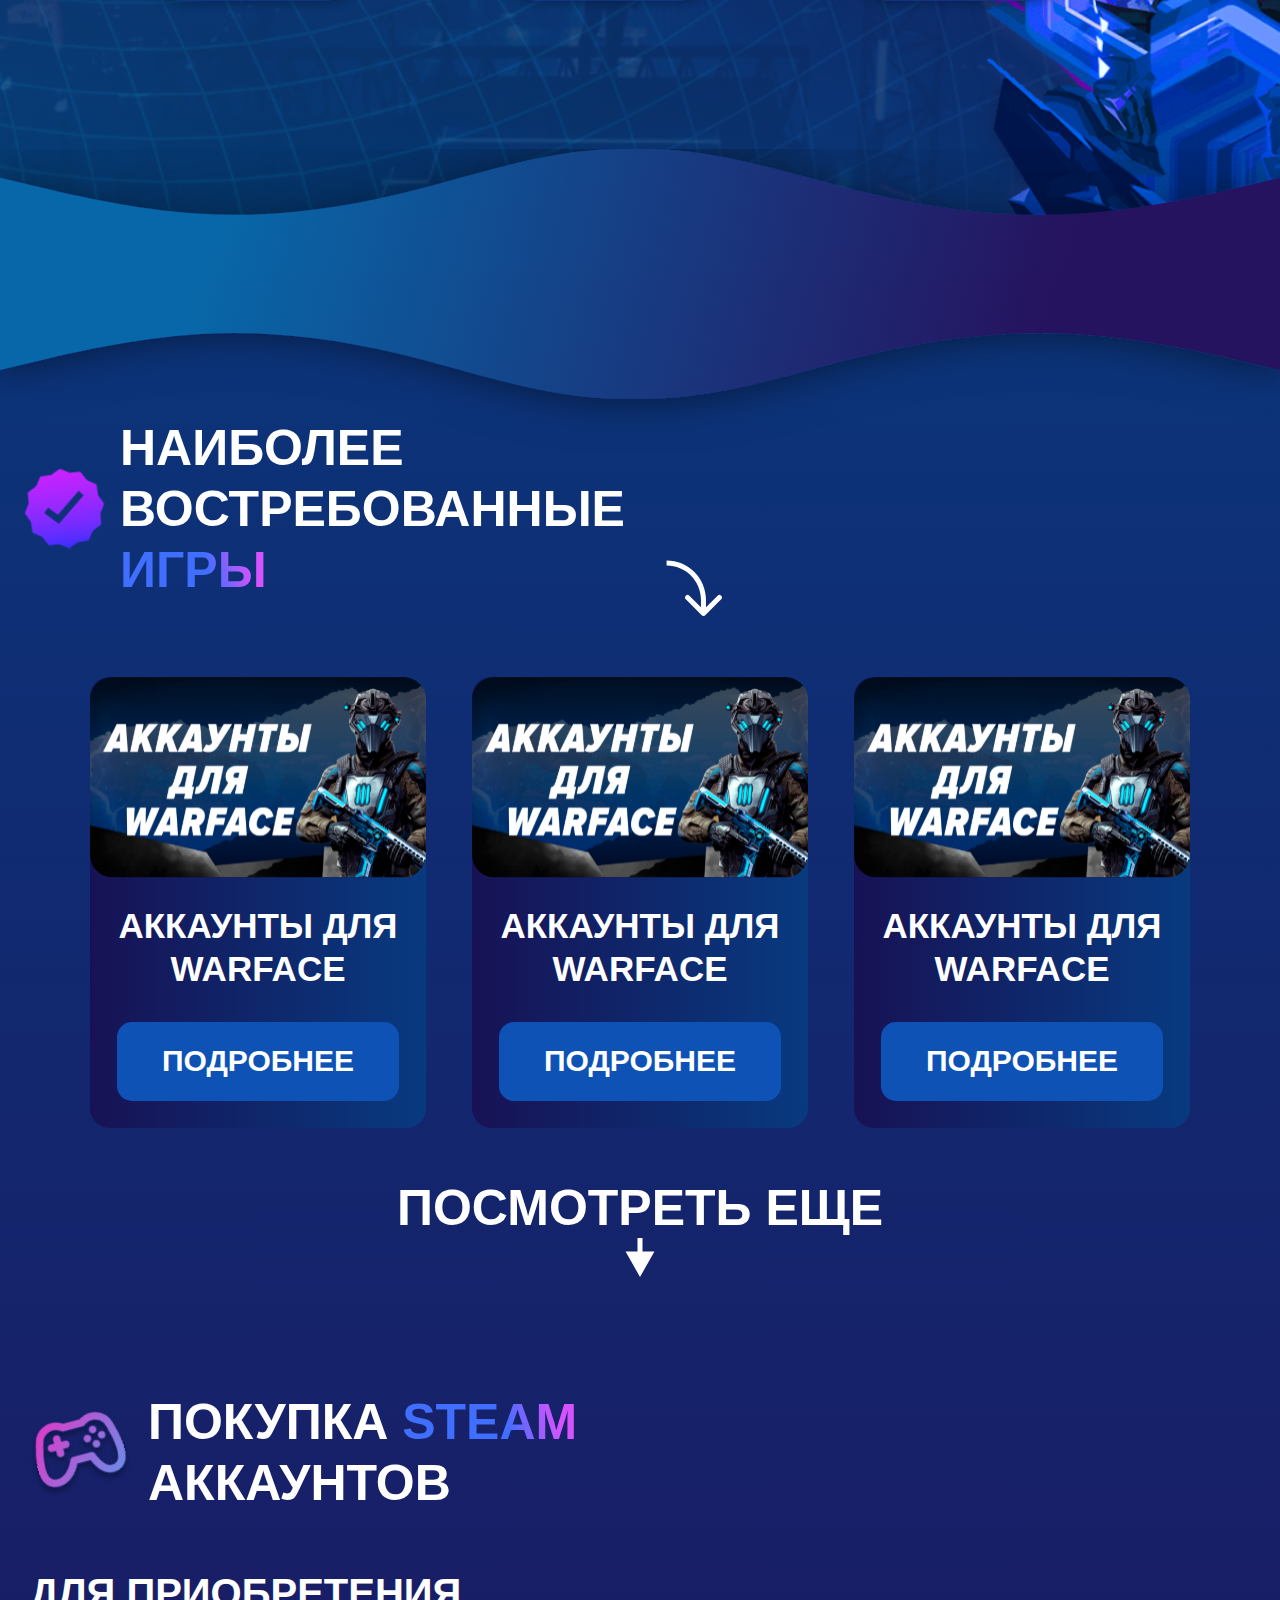
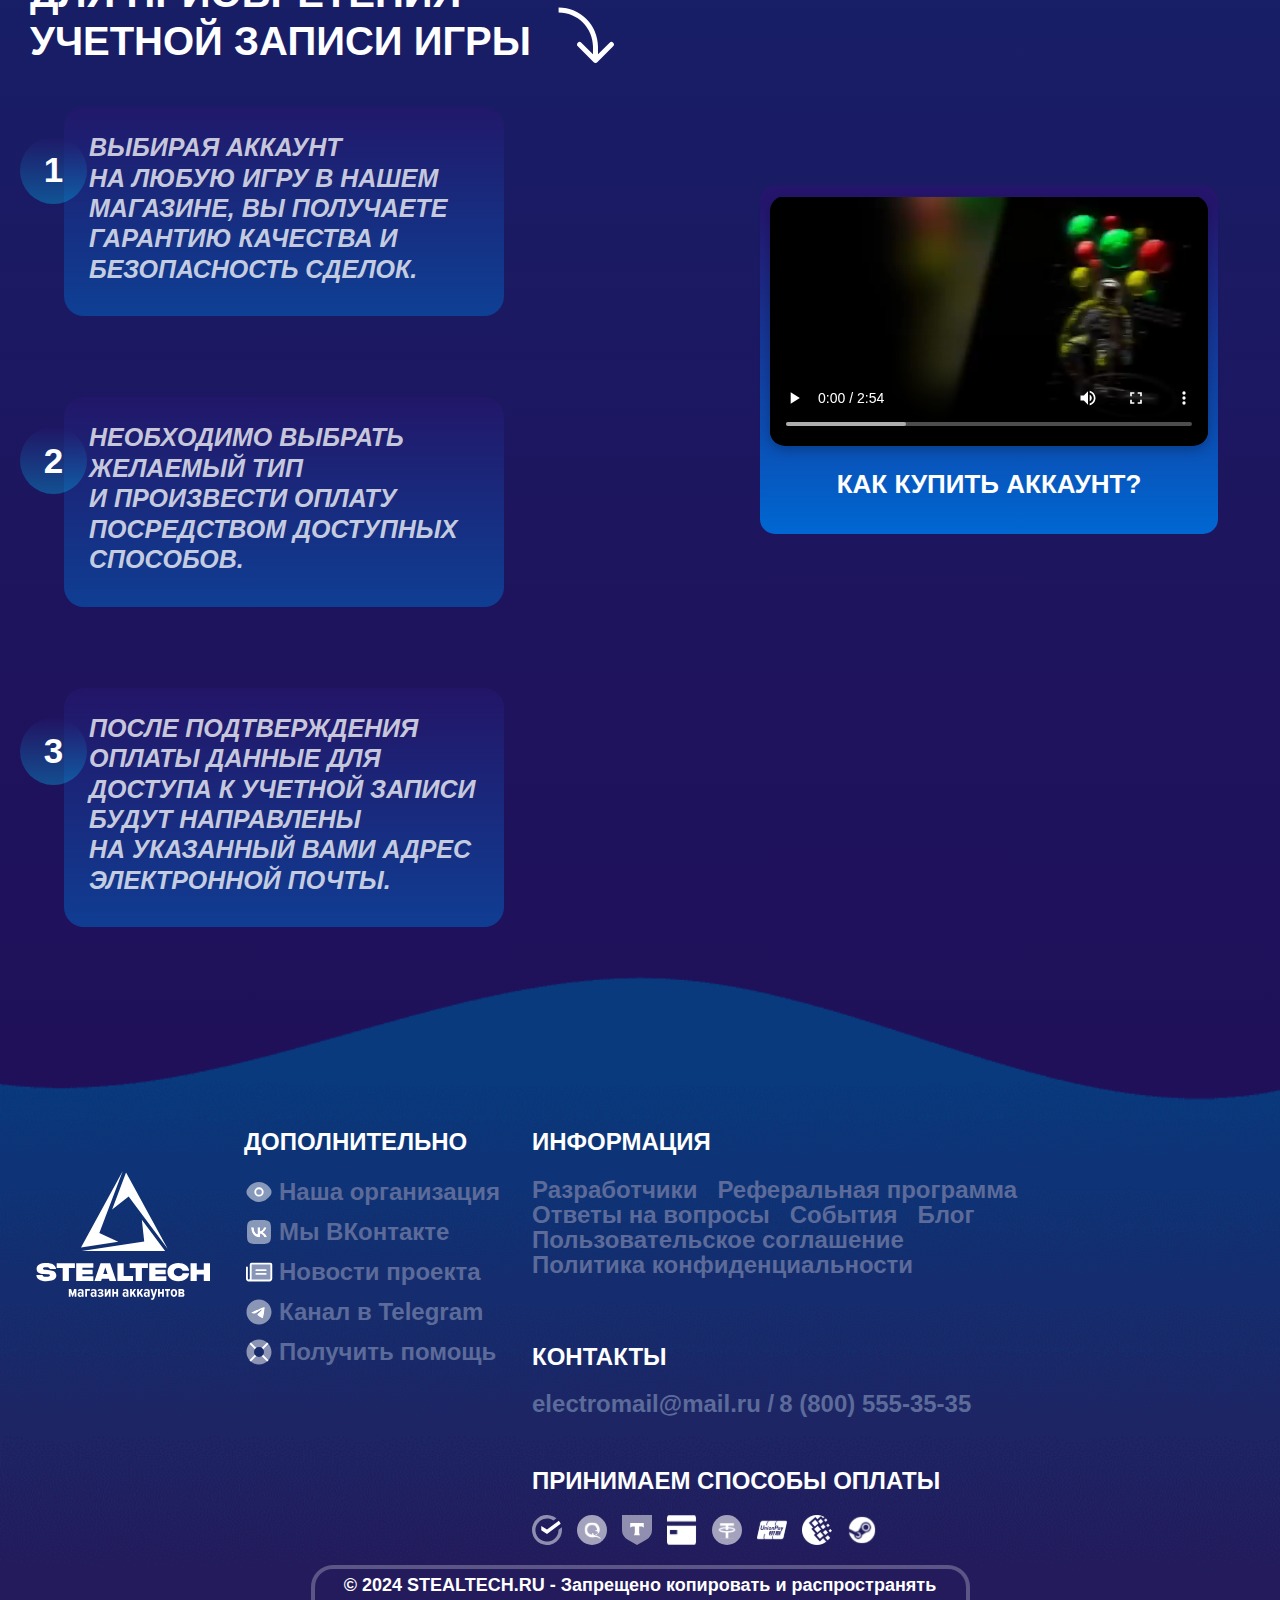
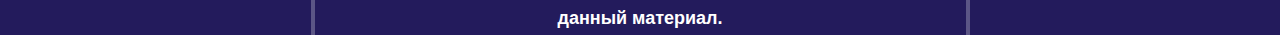
==== commit dd4bf121: "1" ====
--- a/index.html
+++ b/index.html
@@ -79,10 +79,10 @@
         <div class="mobile-menu__wrapper">
           <ul class="mobile-menu__links">
             <li>
-              <a href="#">Сотрудничество</a>
+              <a href="cooperation.html">Сотрудничество</a>
             </li>
             <li>
-              <a href="#">Гарантии</a>
+              <a href="guarantees.html">Гарантии</a>
             </li>
             <li>
               <a href="#">Помощь</a>
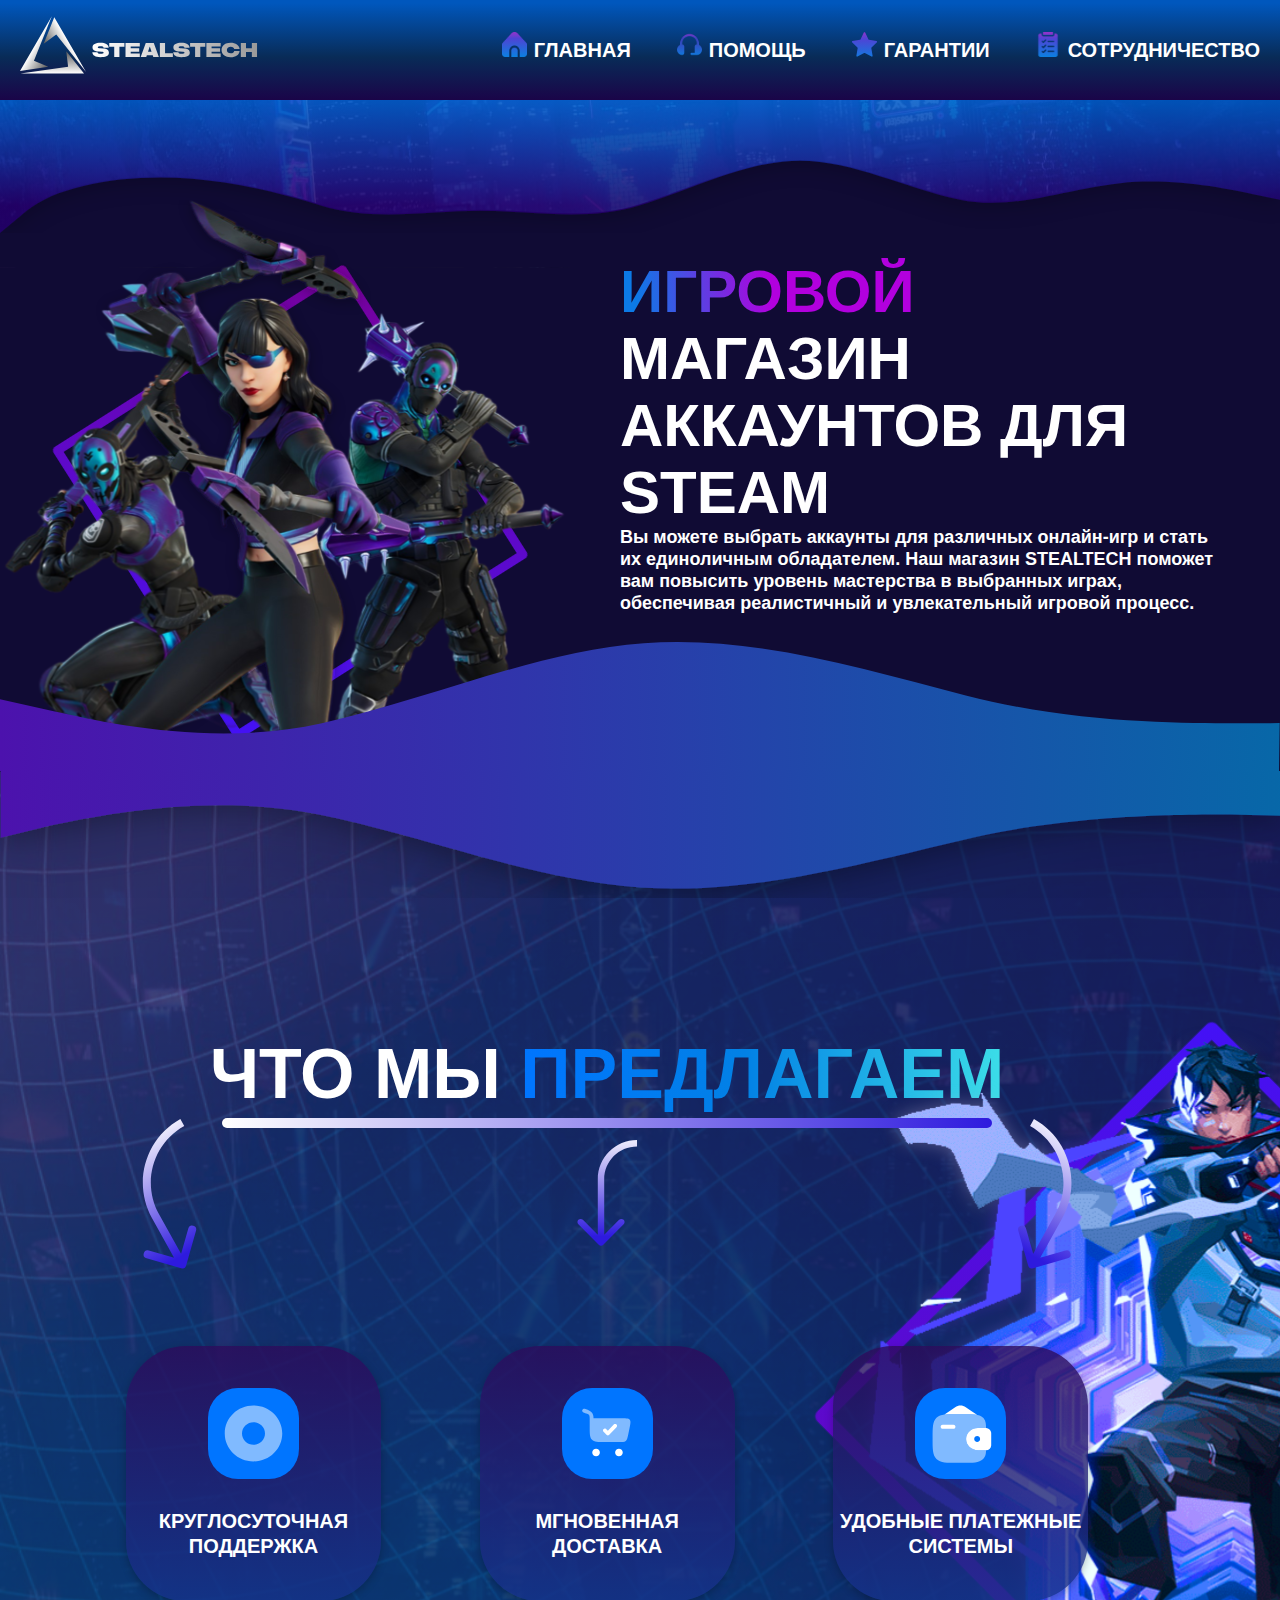
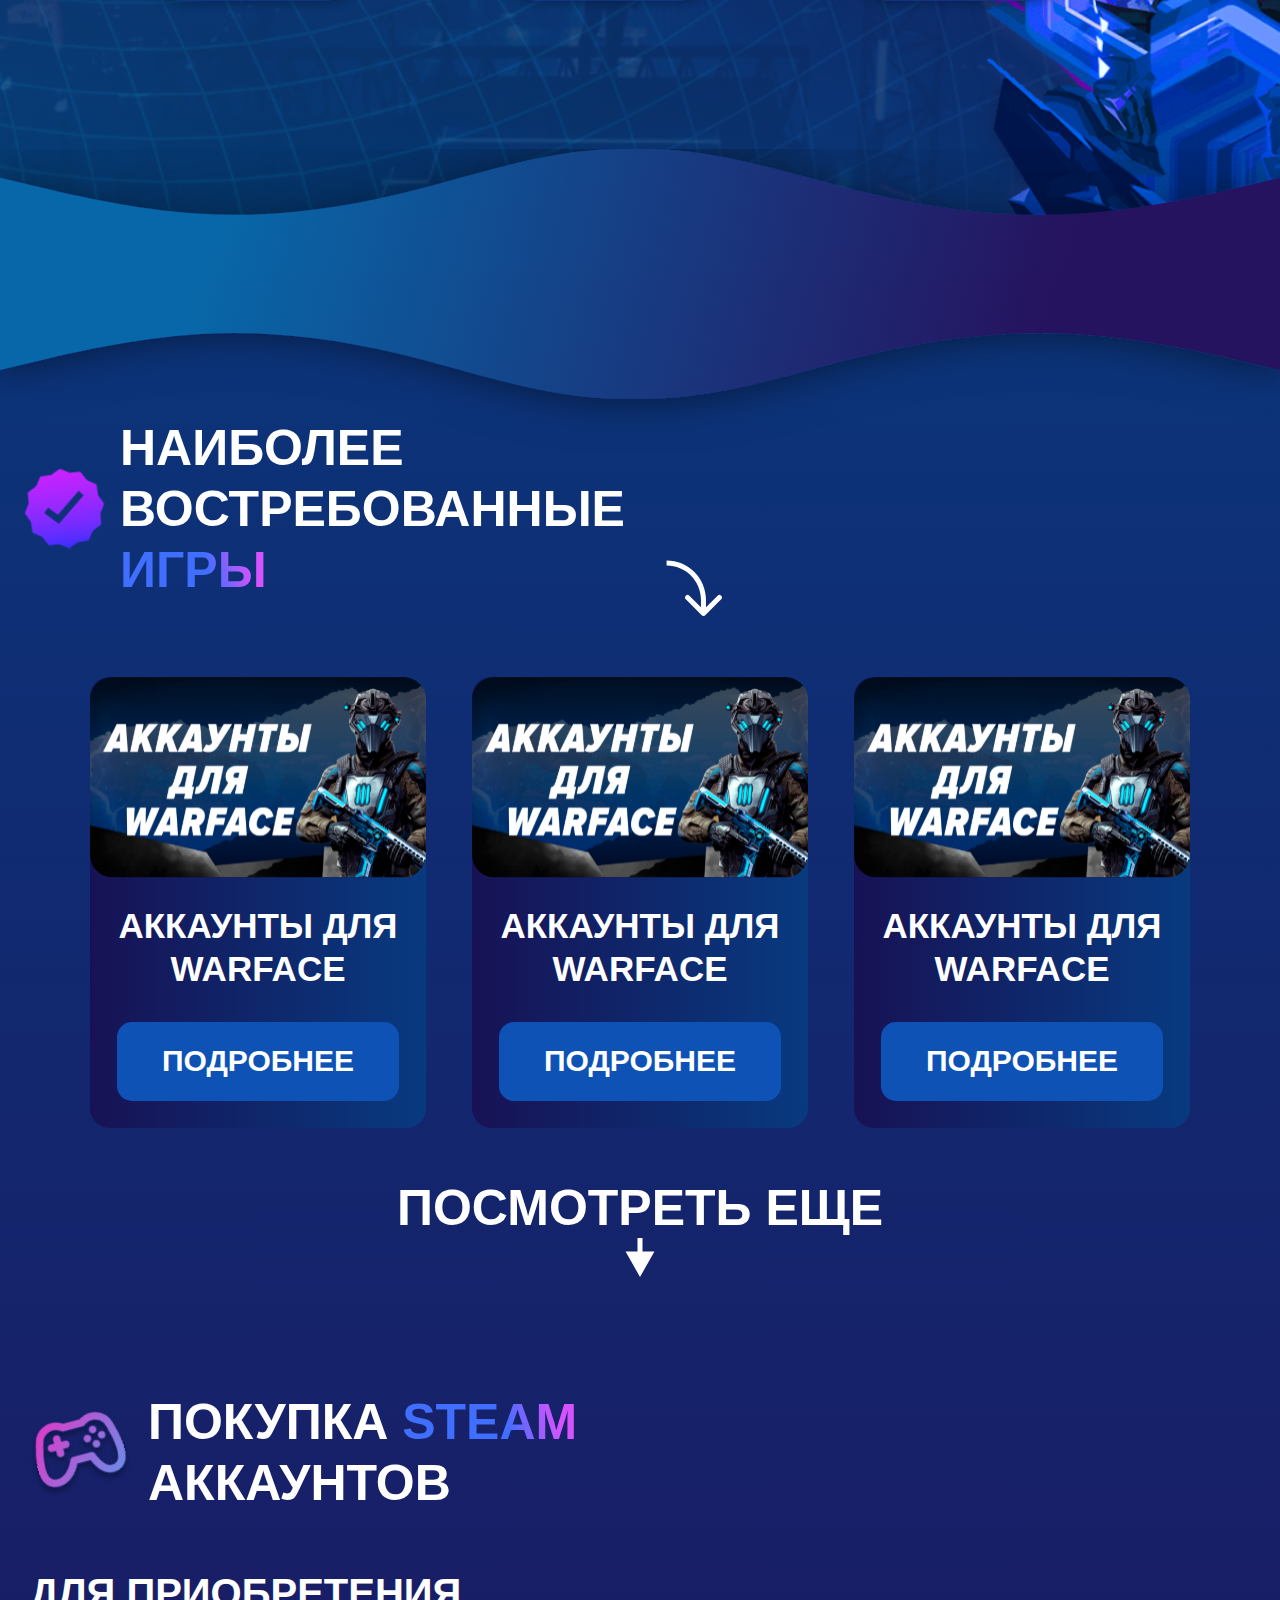
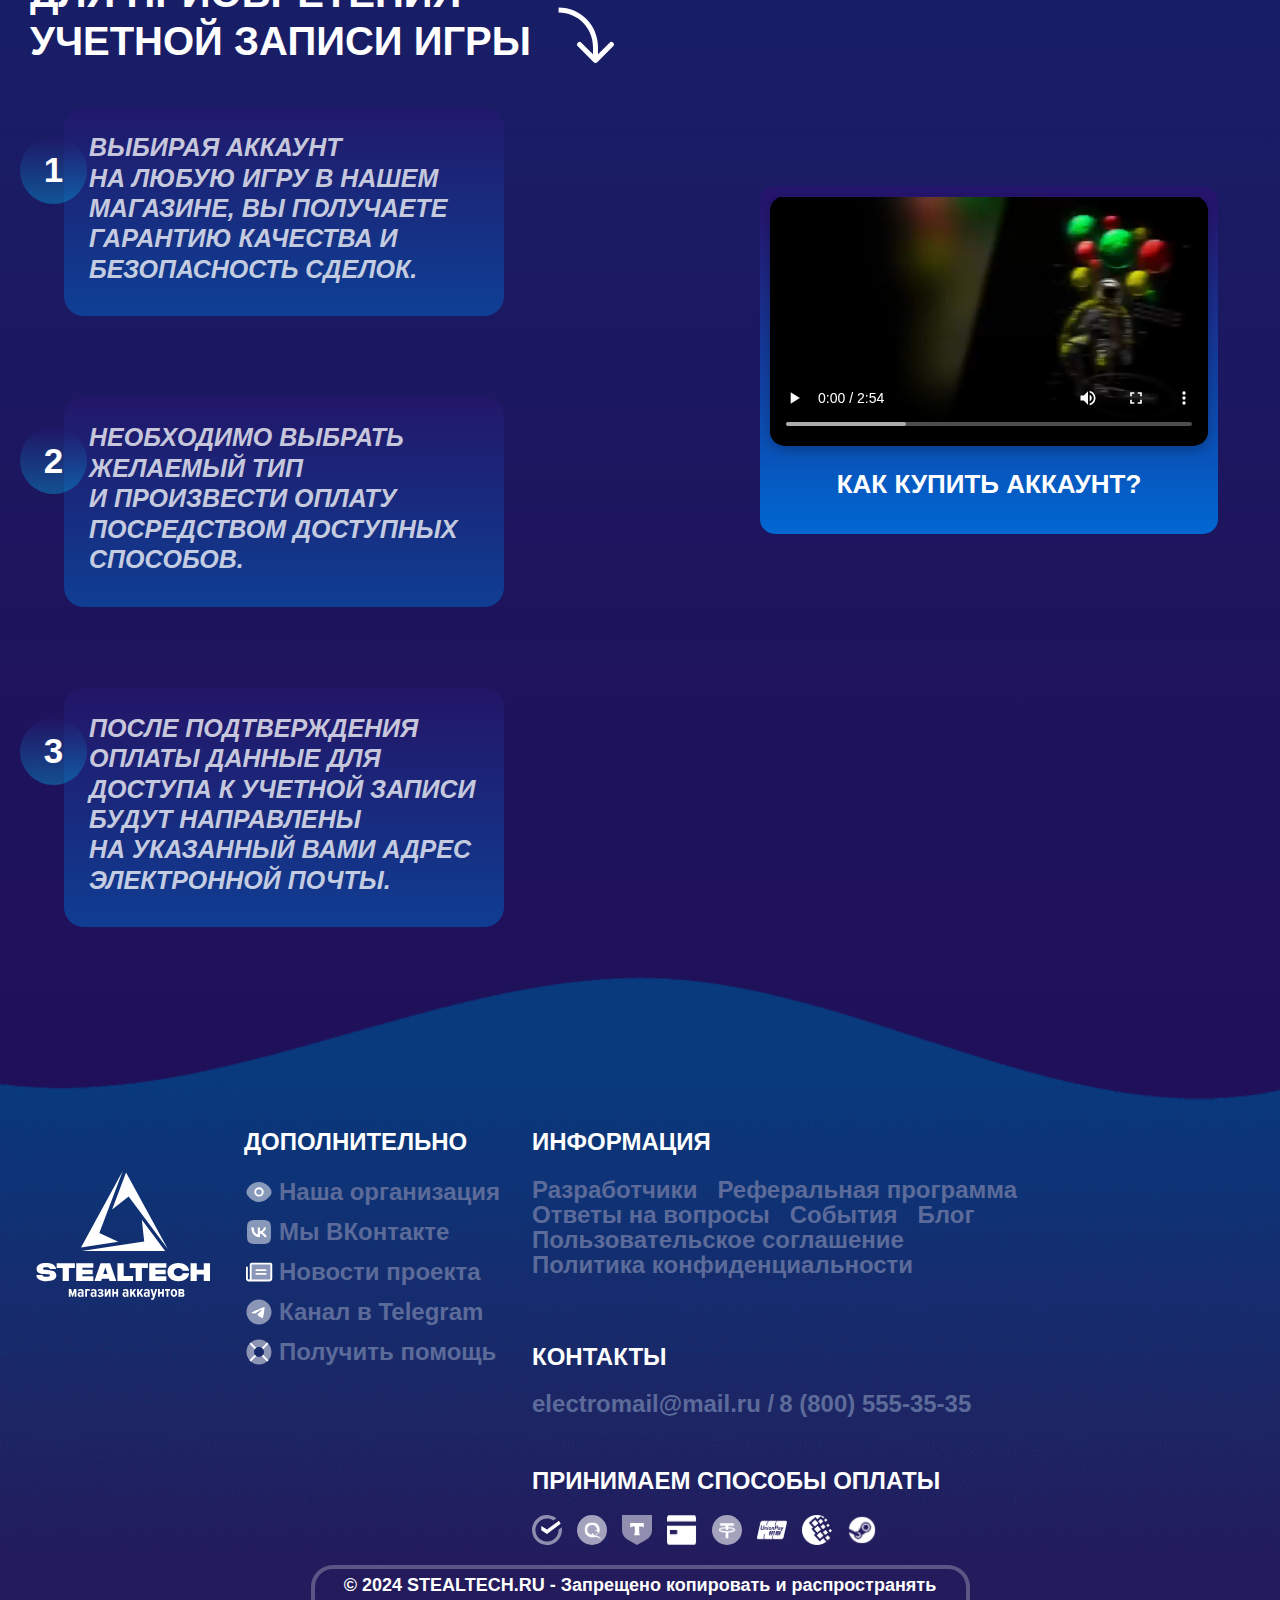
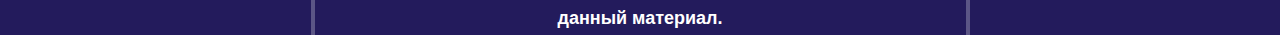
==== commit c7f4b740: "1" ====
--- a/index.html
+++ b/index.html
@@ -264,6 +264,7 @@
 
             <div class="swiper in-demand__swiper">
               <div class="swiper-wrapper">
+                <!--SLIDE-->
                 <div class="swiper-slide">
                   <div class="in-demand__galery">
                     <div class="in-demand__item">
@@ -338,42 +339,9 @@
                         <a class="in-demand__button" href="#">подробнее</a>
                       </div>
                     </div>
-                    <div class="in-demand__item">
-                      <img
-                        class="in-demand__image"
-                        src="./images/in-demand-item.svg"
-                        alt="image"
-                      />
-                      <div class="in-demand__text">
-                        <h3>Аккаунты для warface</h3>
-                        <a class="in-demand__button" href="#">подробнее</a>
-                      </div>
-                    </div>
-                    <div class="in-demand__item">
-                      <img
-                        class="in-demand__image"
-                        src="./images/in-demand-item.svg"
-                        alt="image"
-                      />
-                      <div class="in-demand__text">
-                        <h3>Аккаунты для warface</h3>
-                        <a class="in-demand__button" href="#">подробнее</a>
-                      </div>
-                    </div>
-                    <div class="in-demand__item">
-                      <img
-                        class="in-demand__image"
-                        src="./images/in-demand-item.svg"
-                        alt="image"
-                      />
-                      <div class="in-demand__text">
-                        <h3>Аккаунты для warface</h3>
-                        <a class="in-demand__button" href="#">подробнее</a>
-                      </div>
-                    </div>
-                  </div>
-                </div>
-
+                  </div>
+                </div>
+                <!--SLIDE-->
                 <div class="swiper-slide">
                   <div class="in-demand__galery">
                     <div class="in-demand__item">
@@ -384,100 +352,73 @@
                       />
                       <div class="in-demand__text">
                         <h3>Аккаунты для warface</h3>
-                        <a class="in-demand__button" href="#">подробнее</a>
-                      </div>
-                    </div>
-                    <div class="in-demand__item">
-                      <img
-                        class="in-demand__image"
-                        src="./images/in-demand-item.svg"
-                        alt="image"
-                      />
-                      <div class="in-demand__text">
-                        <h3>Аккаунты для warface</h3>
-                        <a class="in-demand__button" href="#">подробнее</a>
-                      </div>
-                    </div>
-                    <div class="in-demand__item">
-                      <img
-                        class="in-demand__image"
-                        src="./images/in-demand-item.svg"
-                        alt="image"
-                      />
-                      <div class="in-demand__text">
-                        <h3>Аккаунты для warface</h3>
-                        <a class="in-demand__button" href="#">подробнее</a>
-                      </div>
-                    </div>
-                    <div class="in-demand__item">
-                      <img
-                        class="in-demand__image"
-                        src="./images/in-demand-item.svg"
-                        alt="image"
-                      />
-                      <div class="in-demand__text">
-                        <h3>Аккаунты для warface</h3>
-                        <a class="in-demand__button" href="#">подробнее</a>
-                      </div>
-                    </div>
-                    <div class="in-demand__item">
-                      <img
-                        class="in-demand__image"
-                        src="./images/in-demand-item.svg"
-                        alt="image"
-                      />
-                      <div class="in-demand__text">
-                        <h3>Аккаунты для warface</h3>
-                        <a class="in-demand__button" href="#">подробнее</a>
-                      </div>
-                    </div>
-                    <div class="in-demand__item">
-                      <img
-                        class="in-demand__image"
-                        src="./images/in-demand-item.svg"
-                        alt="image"
-                      />
-                      <div class="in-demand__text">
-                        <h3>Аккаунты для warface</h3>
-                        <a class="in-demand__button" href="#">подробнее</a>
-                      </div>
-                    </div>
-                    <div class="in-demand__item">
-                      <img
-                        class="in-demand__image"
-                        src="./images/in-demand-item.svg"
-                        alt="image"
-                      />
-                      <div class="in-demand__text">
-                        <h3>Аккаунты для warface</h3>
-                        <a class="in-demand__button" href="#">подробнее</a>
-                      </div>
-                    </div>
-                    <div class="in-demand__item">
-                      <img
-                        class="in-demand__image"
-                        src="./images/in-demand-item.svg"
-                        alt="image"
-                      />
-                      <div class="in-demand__text">
-                        <h3>Аккаунты для warface</h3>
-                        <a class="in-demand__button" href="#">подробнее</a>
-                      </div>
-                    </div>
-                    <div class="in-demand__item">
-                      <img
-                        class="in-demand__image"
-                        src="./images/in-demand-item.svg"
-                        alt="image"
-                      />
-                      <div class="in-demand__text">
-                        <h3>Аккаунты для warface</h3>
-                        <a class="in-demand__button" href="#">подробнее</a>
-                      </div>
-                    </div>
-                  </div>
-                </div>
-
+                        <a class="in-demand__button" href="account-warface.html"
+                          >подробнее</a
+                        >
+                      </div>
+                    </div>
+                    <div class="in-demand__item">
+                      <img
+                        class="in-demand__image"
+                        src="./images/in-demand-item.svg"
+                        alt="image"
+                      />
+                      <div class="in-demand__text">
+                        <h3>Аккаунты для cs go</h3>
+                        <a class="in-demand__button" href="account-cs.html"
+                          >подробнее</a
+                        >
+                      </div>
+                    </div>
+                    <div class="in-demand__item">
+                      <img
+                        class="in-demand__image"
+                        src="./images/in-demand-item.svg"
+                        alt="image"
+                      />
+                      <div class="in-demand__text">
+                        <h3>Аккаунты для pubg</h3>
+                        <a class="in-demand__button" href="account-pubg.html"
+                          >подробнее</a
+                        >
+                      </div>
+                    </div>
+                    <div class="in-demand__item">
+                      <img
+                        class="in-demand__image"
+                        src="./images/in-demand-item.svg"
+                        alt="image"
+                      />
+                      <div class="in-demand__text">
+                        <h3>Аккаунты для warface</h3>
+                        <a class="in-demand__button" href="#">подробнее</a>
+                      </div>
+                    </div>
+                    <div class="in-demand__item">
+                      <img
+                        class="in-demand__image"
+                        src="./images/in-demand-item.svg"
+                        alt="image"
+                      />
+                      <div class="in-demand__text">
+                        <h3>Аккаунты для warface</h3>
+                        <a class="in-demand__button" href="#">подробнее</a>
+                      </div>
+                    </div>
+                    <div class="in-demand__item">
+                      <img
+                        class="in-demand__image"
+                        src="./images/in-demand-item.svg"
+                        alt="image"
+                      />
+                      <div class="in-demand__text">
+                        <h3>Аккаунты для warface</h3>
+                        <a class="in-demand__button" href="#">подробнее</a>
+                      </div>
+                    </div>
+                  </div>
+                </div>
+                <!--SLIDE-->
                 <div class="swiper-slide">
                   <div class="in-demand__galery">
                     <div class="in-demand__item">
@@ -488,62 +429,35 @@
                       />
                       <div class="in-demand__text">
                         <h3>Аккаунты для warface</h3>
-                        <a class="in-demand__button" href="#">подробнее</a>
-                      </div>
-                    </div>
-                    <div class="in-demand__item">
-                      <img
-                        class="in-demand__image"
-                        src="./images/in-demand-item.svg"
-                        alt="image"
-                      />
-                      <div class="in-demand__text">
-                        <h3>Аккаунты для warface</h3>
-                        <a class="in-demand__button" href="#">подробнее</a>
-                      </div>
-                    </div>
-                    <div class="in-demand__item">
-                      <img
-                        class="in-demand__image"
-                        src="./images/in-demand-item.svg"
-                        alt="image"
-                      />
-                      <div class="in-demand__text">
-                        <h3>Аккаунты для warface</h3>
-                        <a class="in-demand__button" href="#">подробнее</a>
-                      </div>
-                    </div>
-                    <div class="in-demand__item">
-                      <img
-                        class="in-demand__image"
-                        src="./images/in-demand-item.svg"
-                        alt="image"
-                      />
-                      <div class="in-demand__text">
-                        <h3>Аккаунты для warface</h3>
-                        <a class="in-demand__button" href="#">подробнее</a>
-                      </div>
-                    </div>
-                    <div class="in-demand__item">
-                      <img
-                        class="in-demand__image"
-                        src="./images/in-demand-item.svg"
-                        alt="image"
-                      />
-                      <div class="in-demand__text">
-                        <h3>Аккаунты для warface</h3>
-                        <a class="in-demand__button" href="#">подробнее</a>
-                      </div>
-                    </div>
-                    <div class="in-demand__item">
-                      <img
-                        class="in-demand__image"
-                        src="./images/in-demand-item.svg"
-                        alt="image"
-                      />
-                      <div class="in-demand__text">
-                        <h3>Аккаунты для warface</h3>
-                        <a class="in-demand__button" href="#">подробнее</a>
+                        <a class="in-demand__button" href="account-warface.html"
+                          >подробнее</a
+                        >
+                      </div>
+                    </div>
+                    <div class="in-demand__item">
+                      <img
+                        class="in-demand__image"
+                        src="./images/in-demand-item.svg"
+                        alt="image"
+                      />
+                      <div class="in-demand__text">
+                        <h3>Аккаунты для cs go</h3>
+                        <a class="in-demand__button" href="account-cs.html"
+                          >подробнее</a
+                        >
+                      </div>
+                    </div>
+                    <div class="in-demand__item">
+                      <img
+                        class="in-demand__image"
+                        src="./images/in-demand-item.svg"
+                        alt="image"
+                      />
+                      <div class="in-demand__text">
+                        <h3>Аккаунты для pubg</h3>
+                        <a class="in-demand__button" href="account-pubg.html"
+                          >подробнее</a
+                        >
                       </div>
                     </div>
                     <div class="in-demand__item">
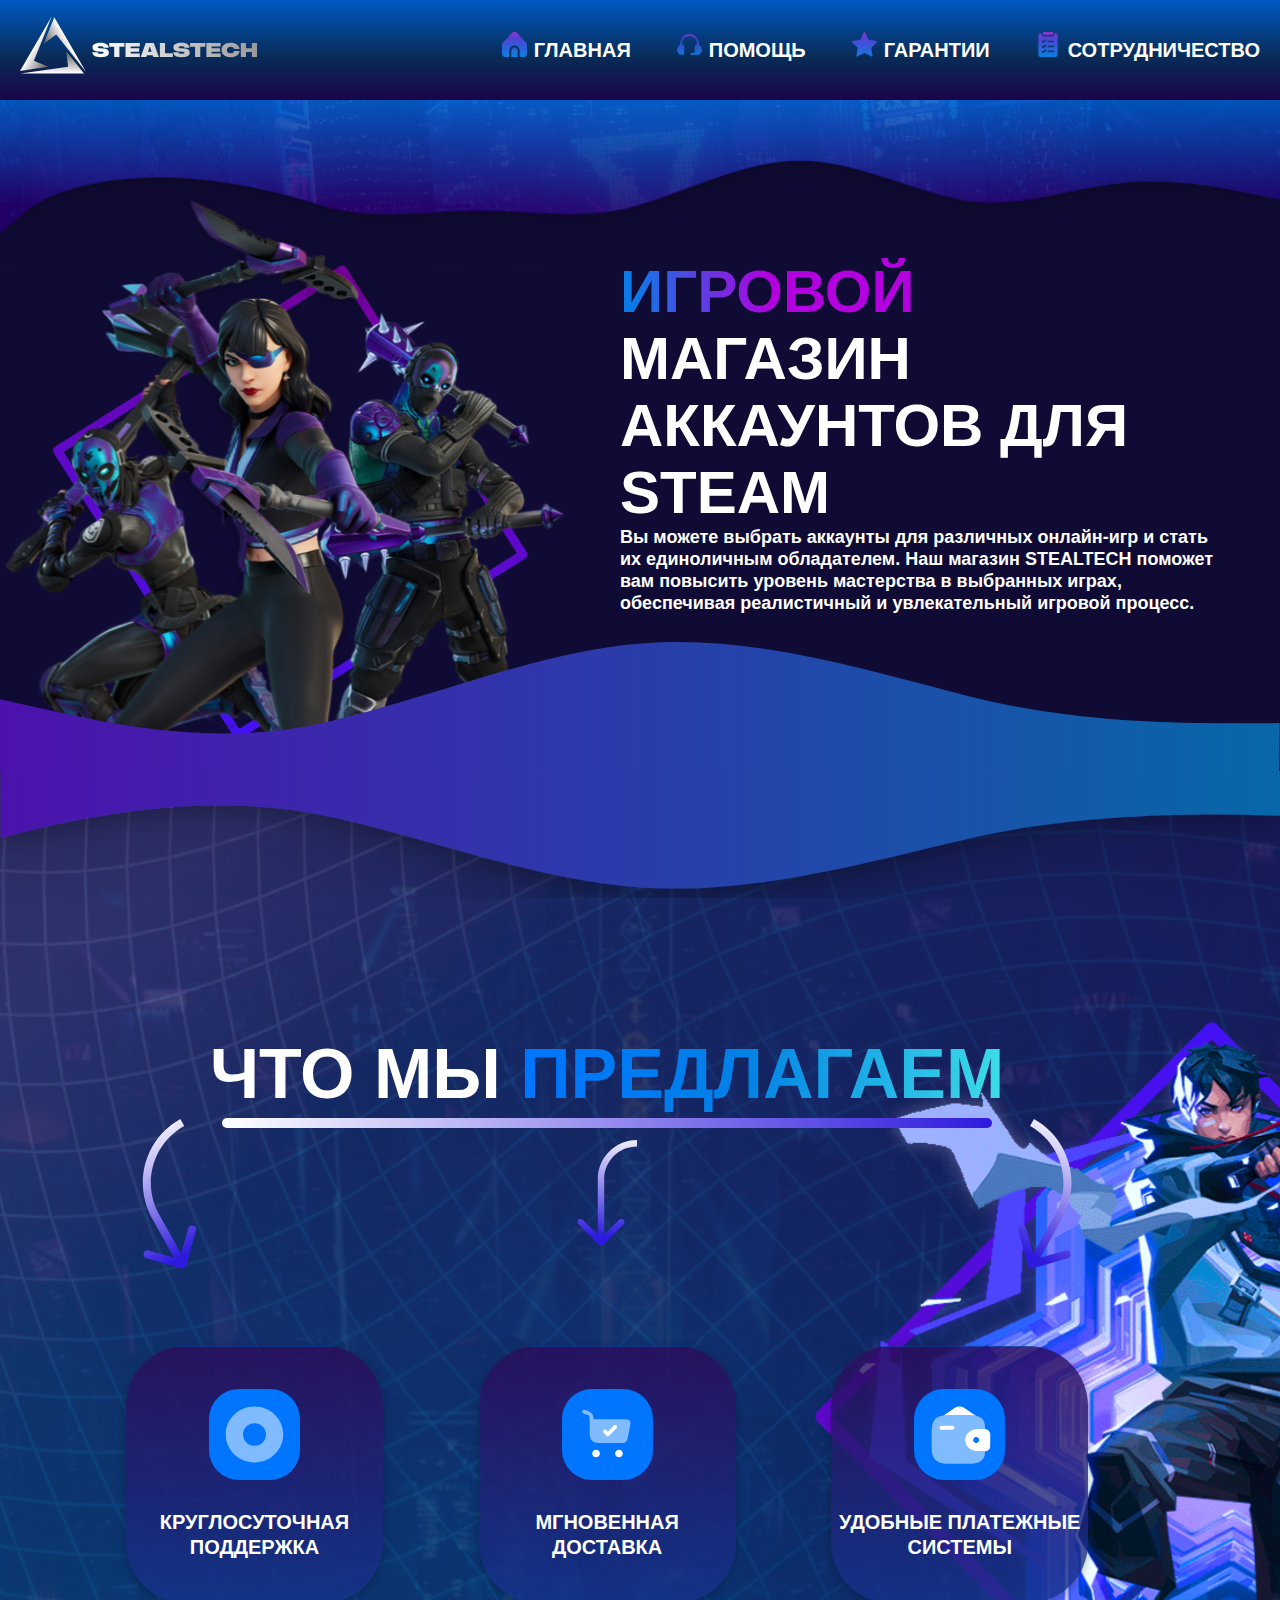
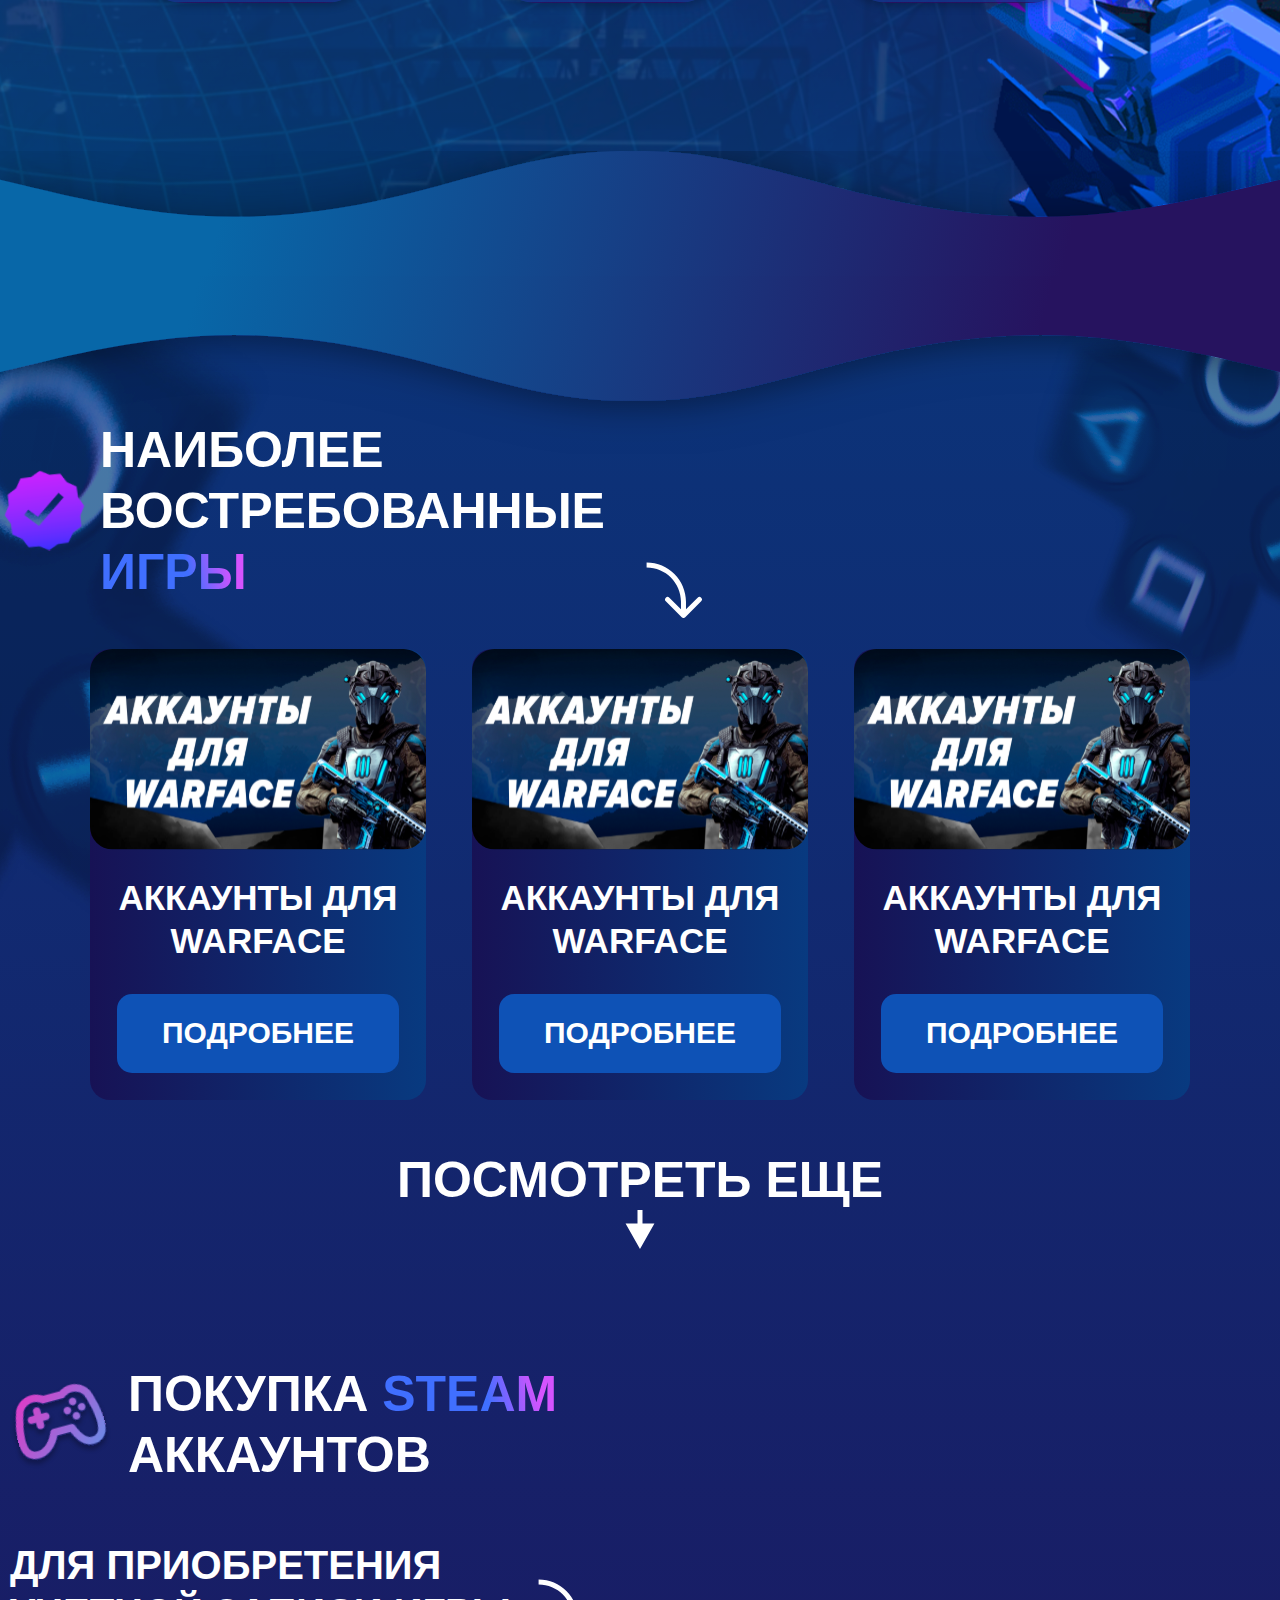
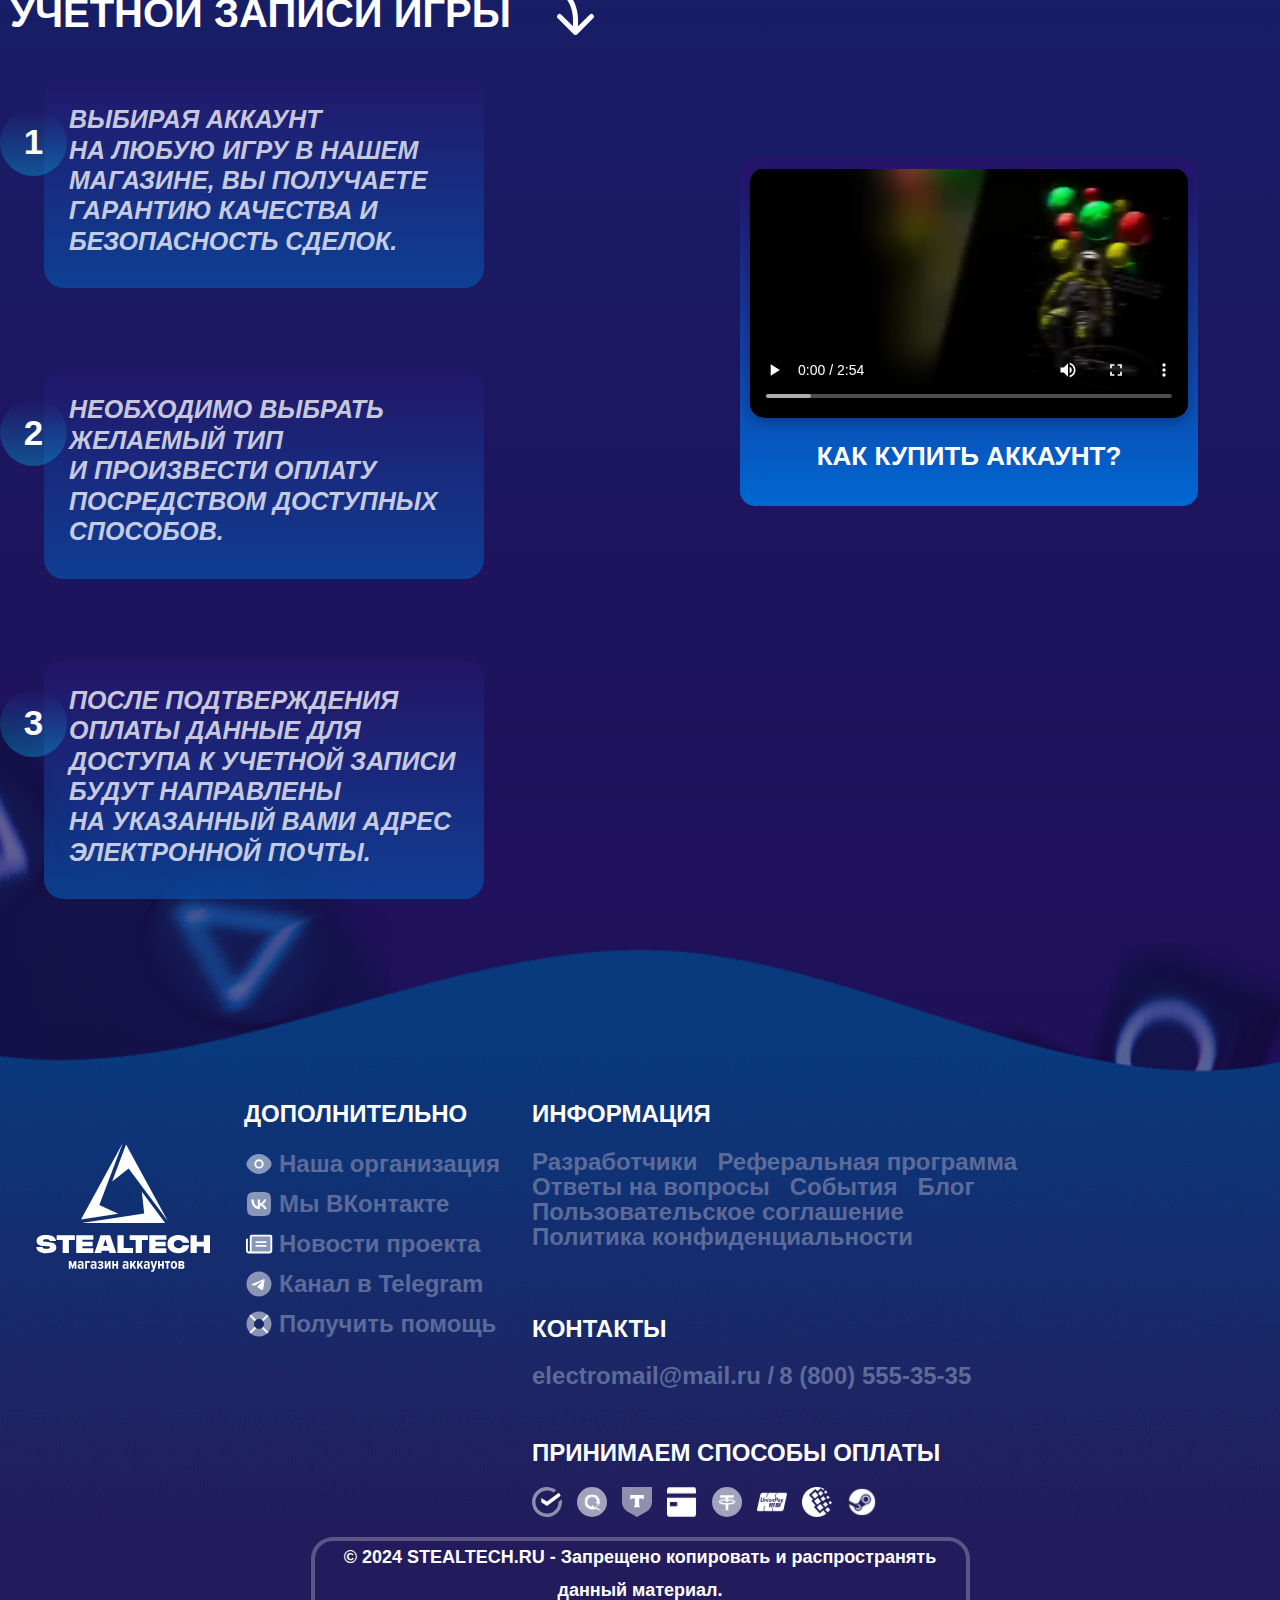
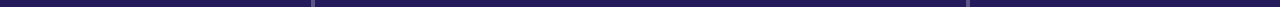
==== commit 7f1ab3e5: "1" ====
--- a/index.html
+++ b/index.html
@@ -193,6 +193,10 @@
           </div>
         </section>
         <section class="in-demand">
+          <img class="joystick-1" src="./images/joystick-1.png" alt="icon" />
+          <img class="joystick-2" src="./images/joystick-2.png" alt="icon" />
+          <img class="joystick-5" src="./images/joystick-5.png" alt="icon" />
+          <img class="joystick-6" src="./images/joystick-6.png" alt="icon" />
           <img
             class="in-demand__top"
             src="./images/in-demand-top.svg"
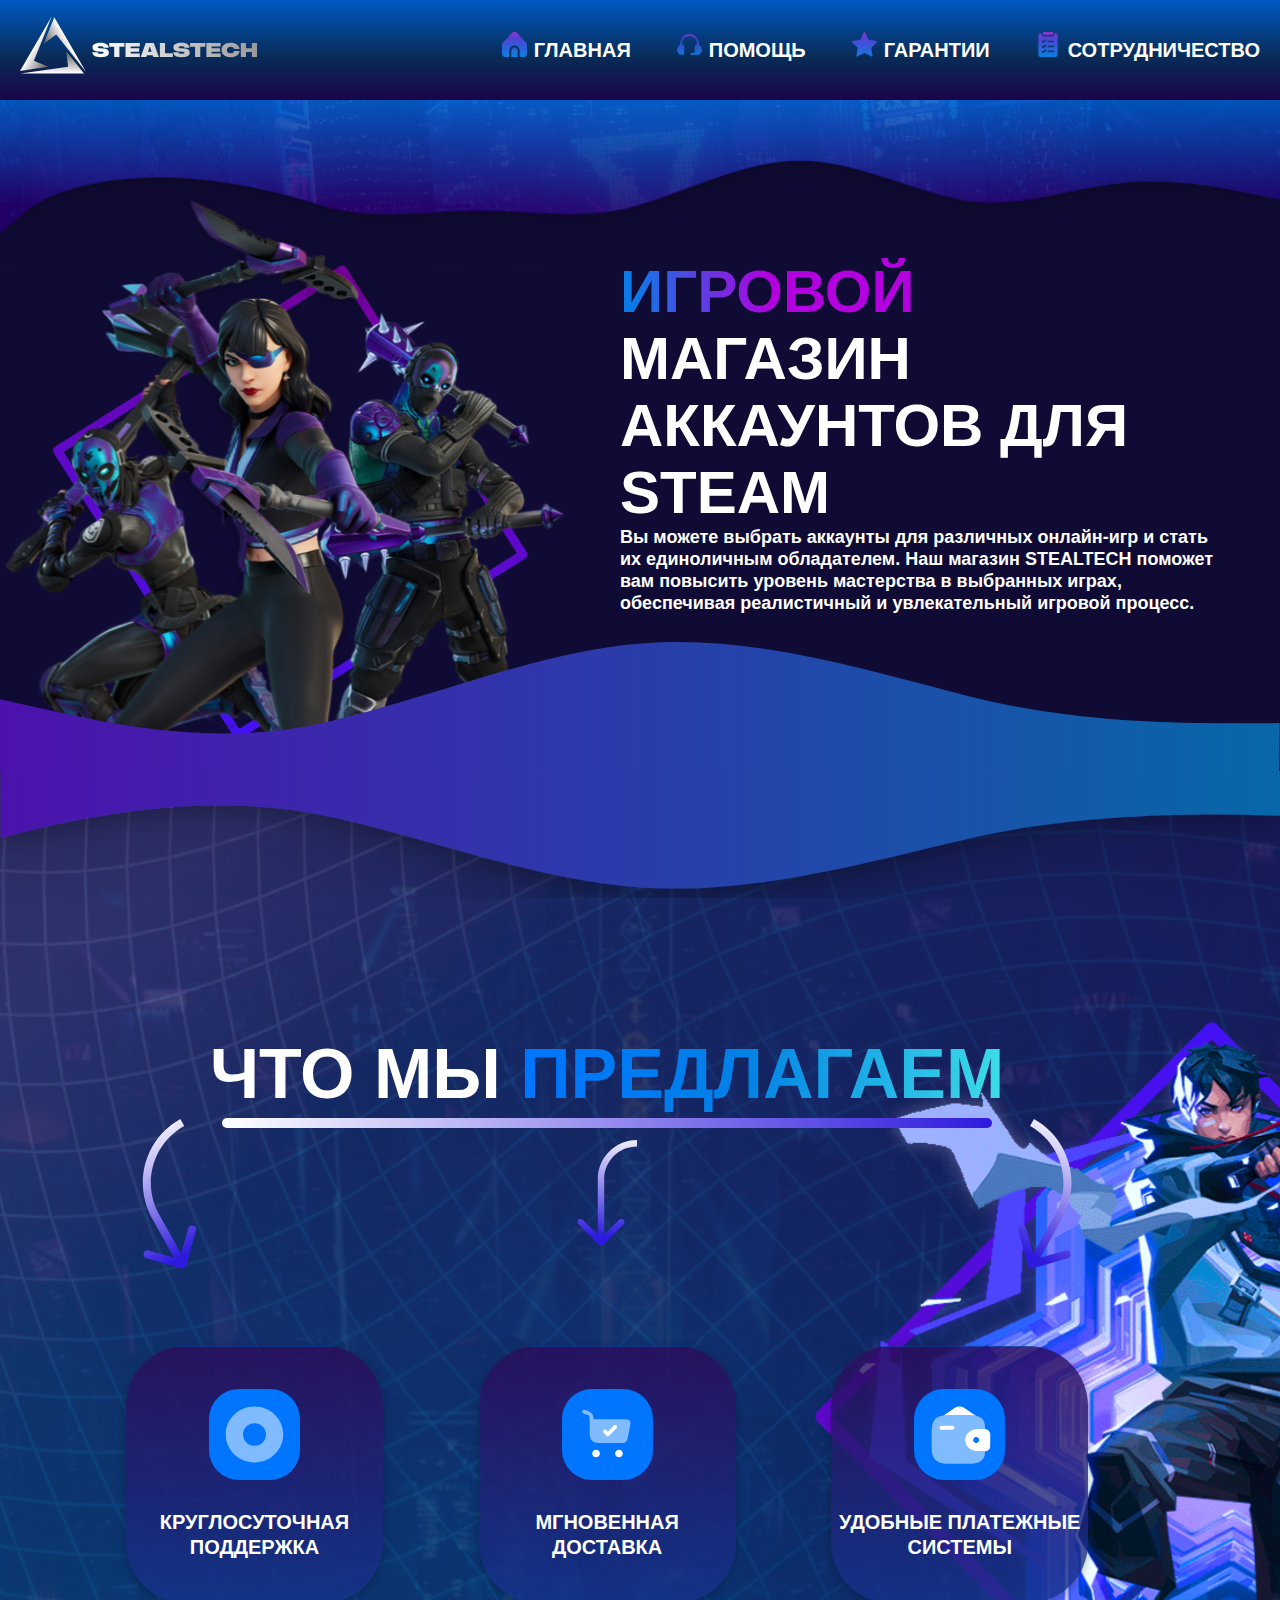
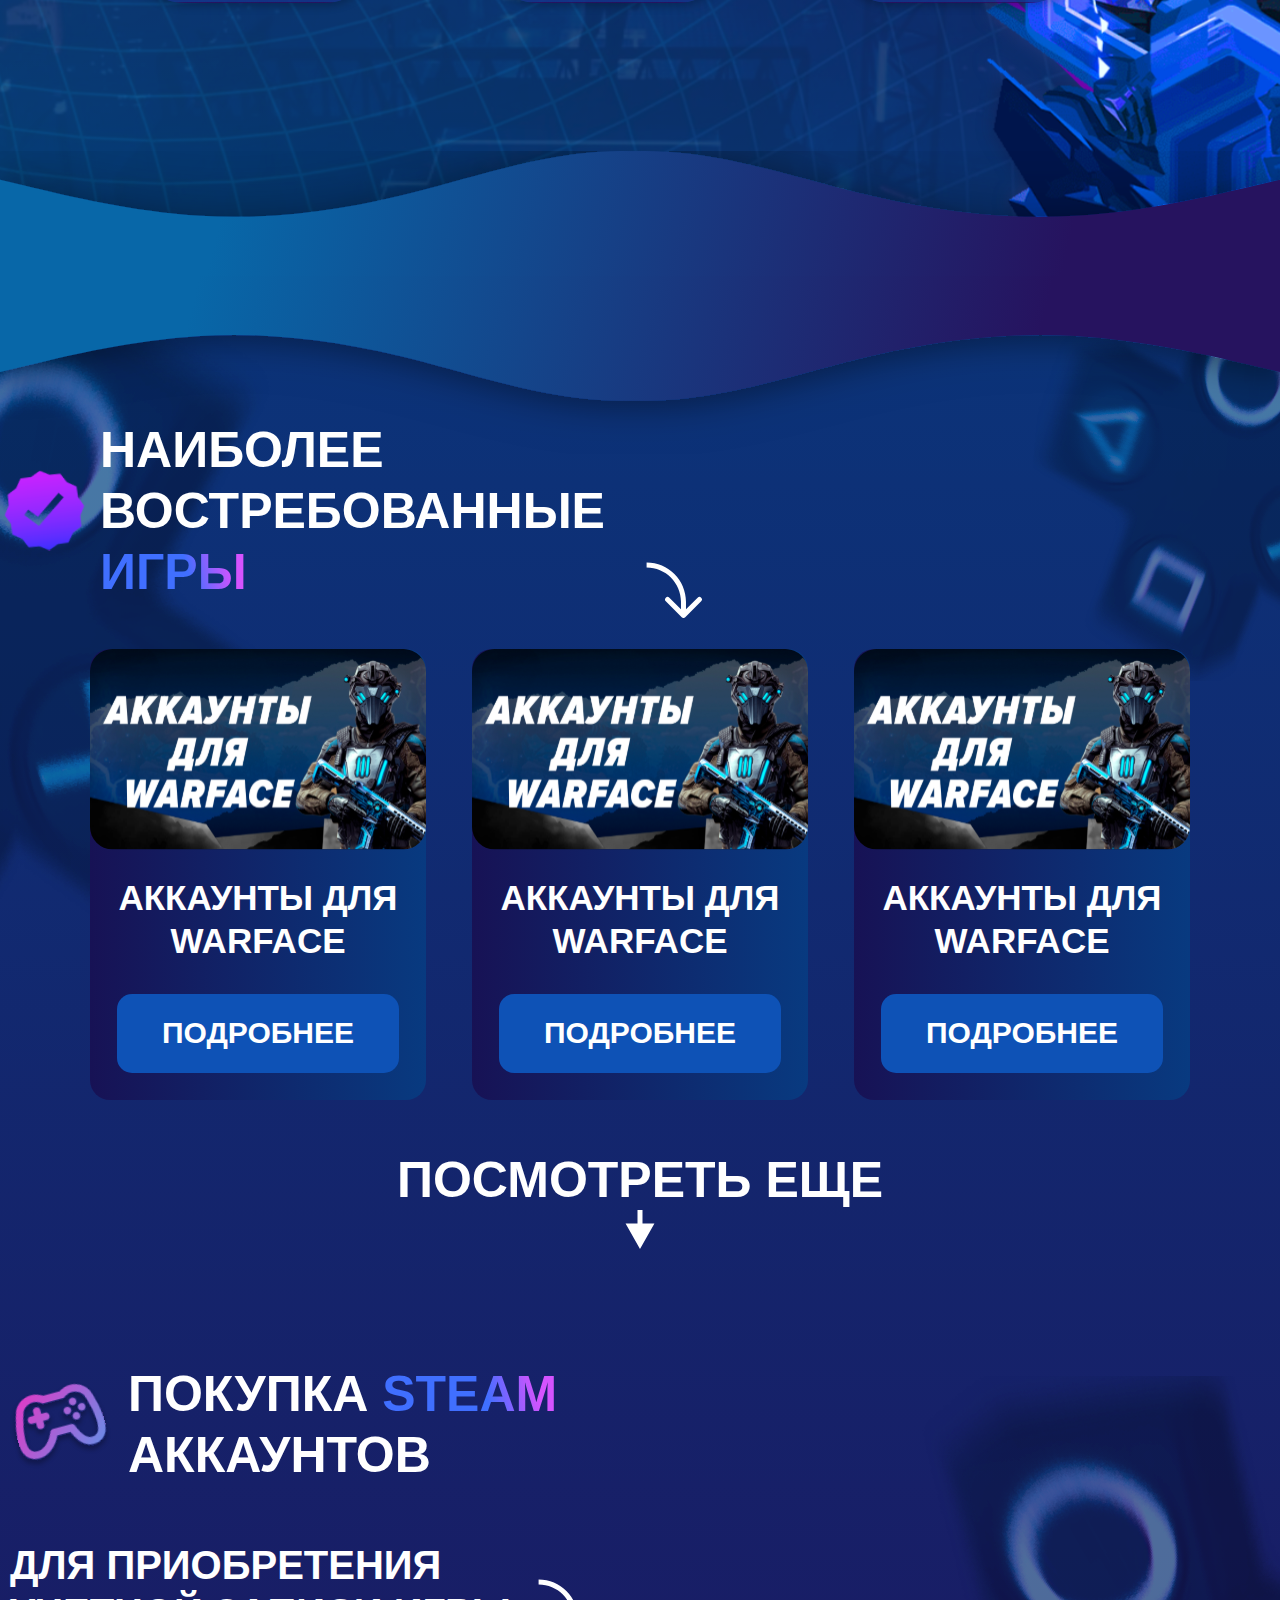
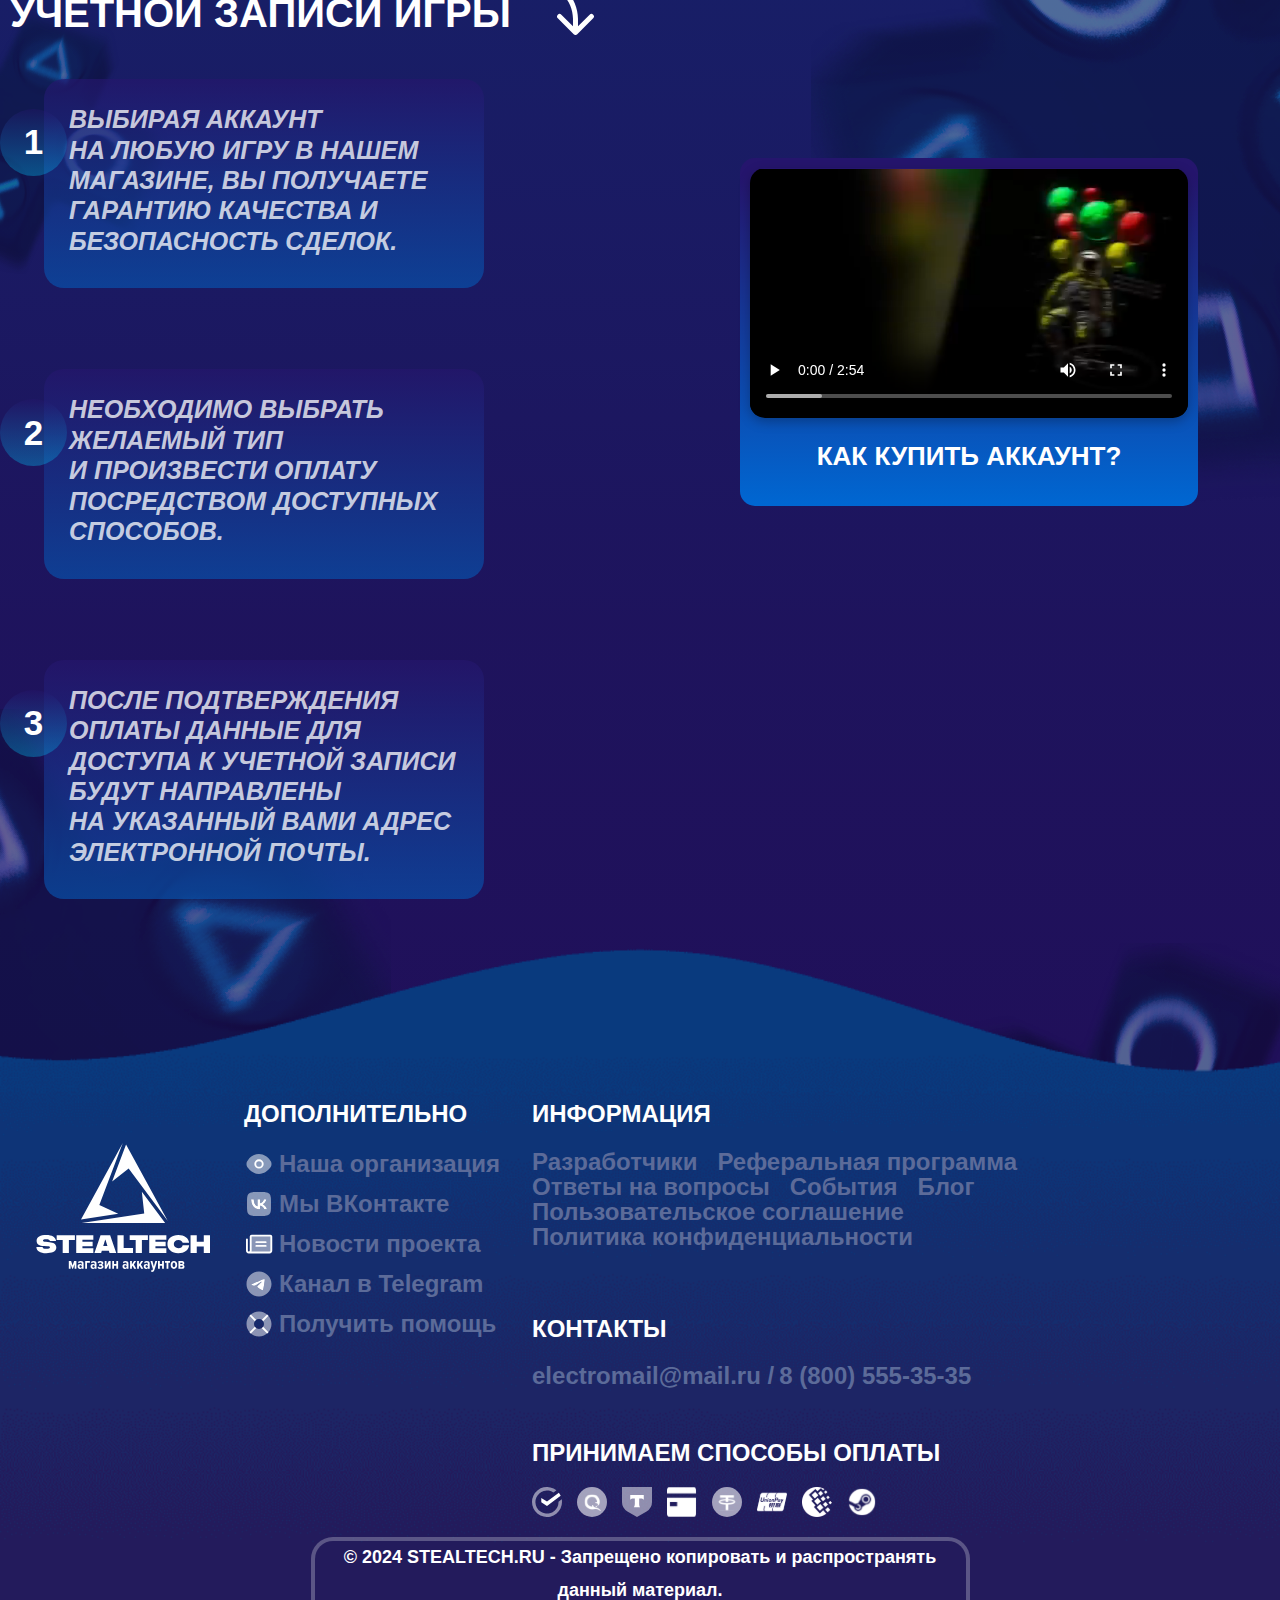
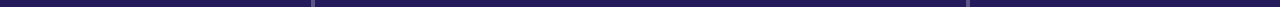
==== commit b372226f: "1" ====
--- a/index.html
+++ b/index.html
@@ -195,6 +195,8 @@
         <section class="in-demand">
           <img class="joystick-1" src="./images/joystick-1.png" alt="icon" />
           <img class="joystick-2" src="./images/joystick-2.png" alt="icon" />
+          <img class="joystick-3" src="./images/joystick-3.png" alt="icon" />
+          <img class="joystick-4" src="./images/joystick-4.png" alt="icon" />
           <img class="joystick-5" src="./images/joystick-5.png" alt="icon" />
           <img class="joystick-6" src="./images/joystick-6.png" alt="icon" />
           <img
